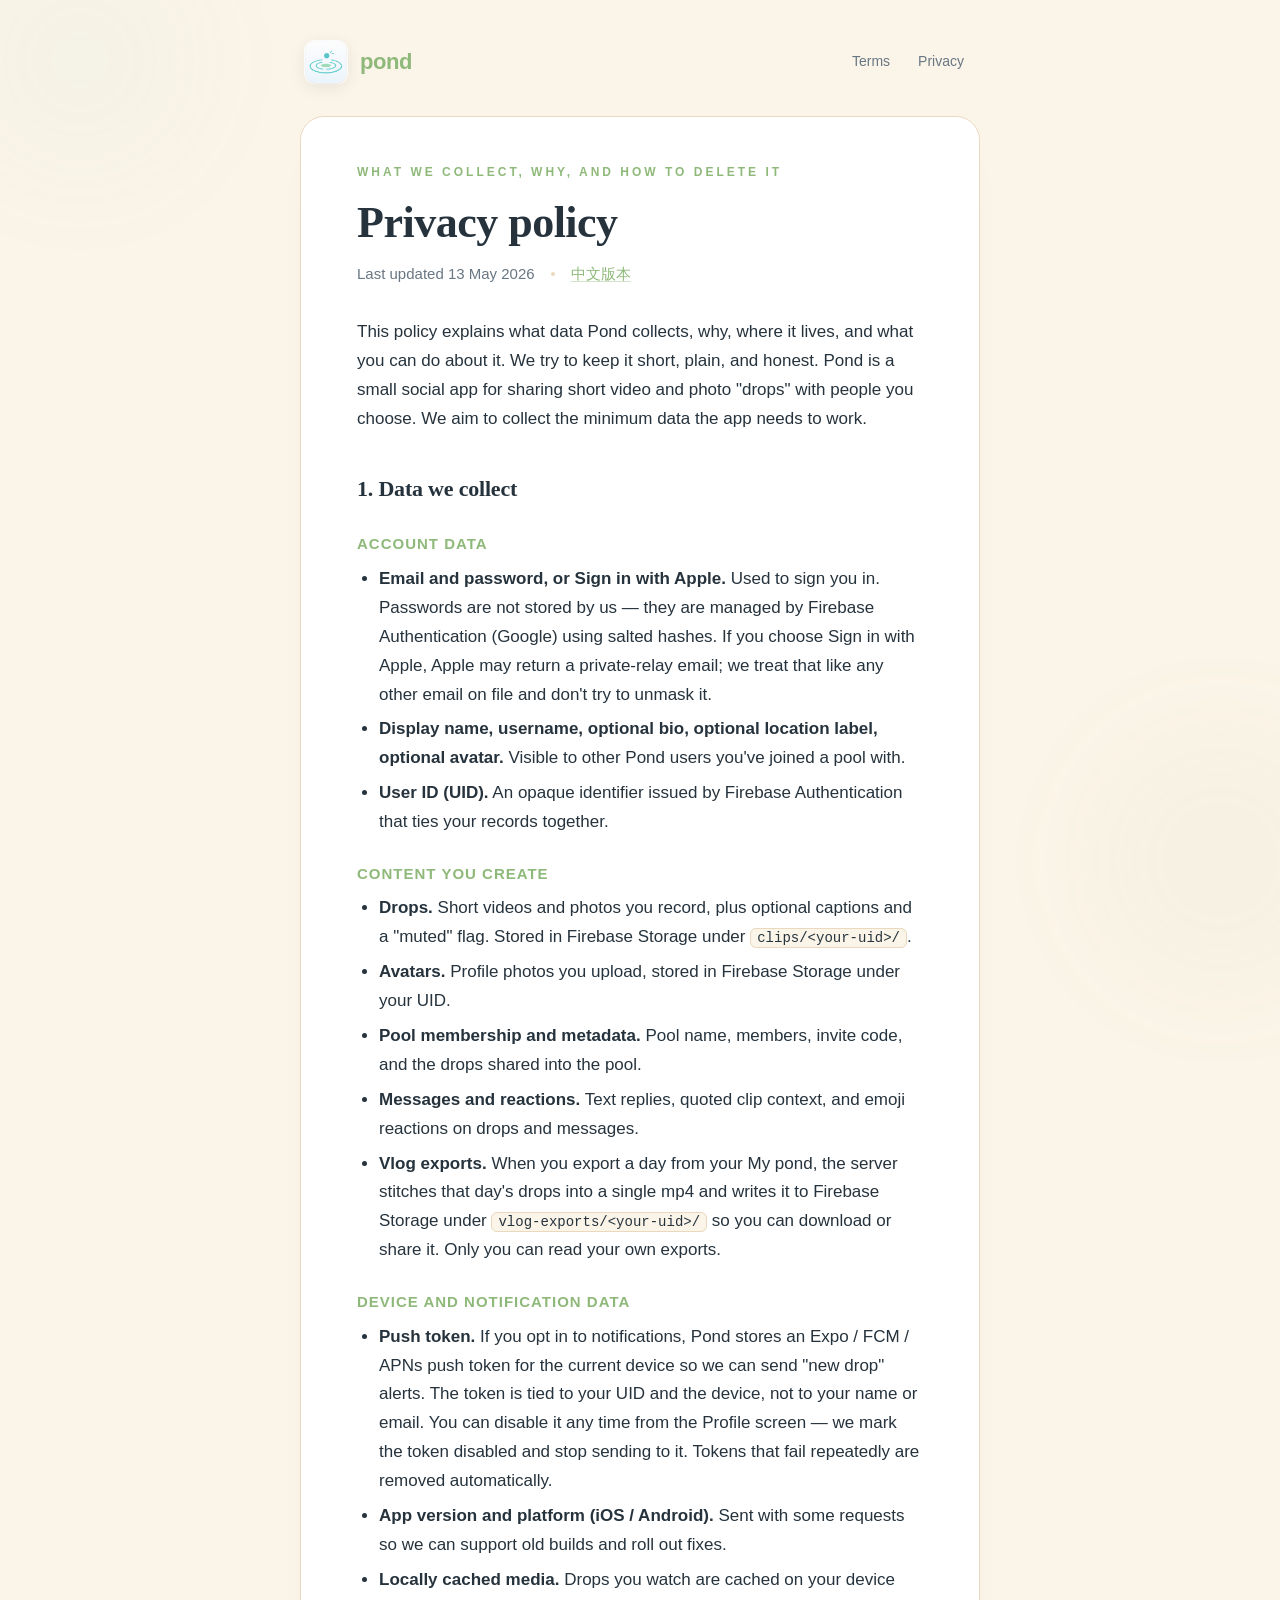
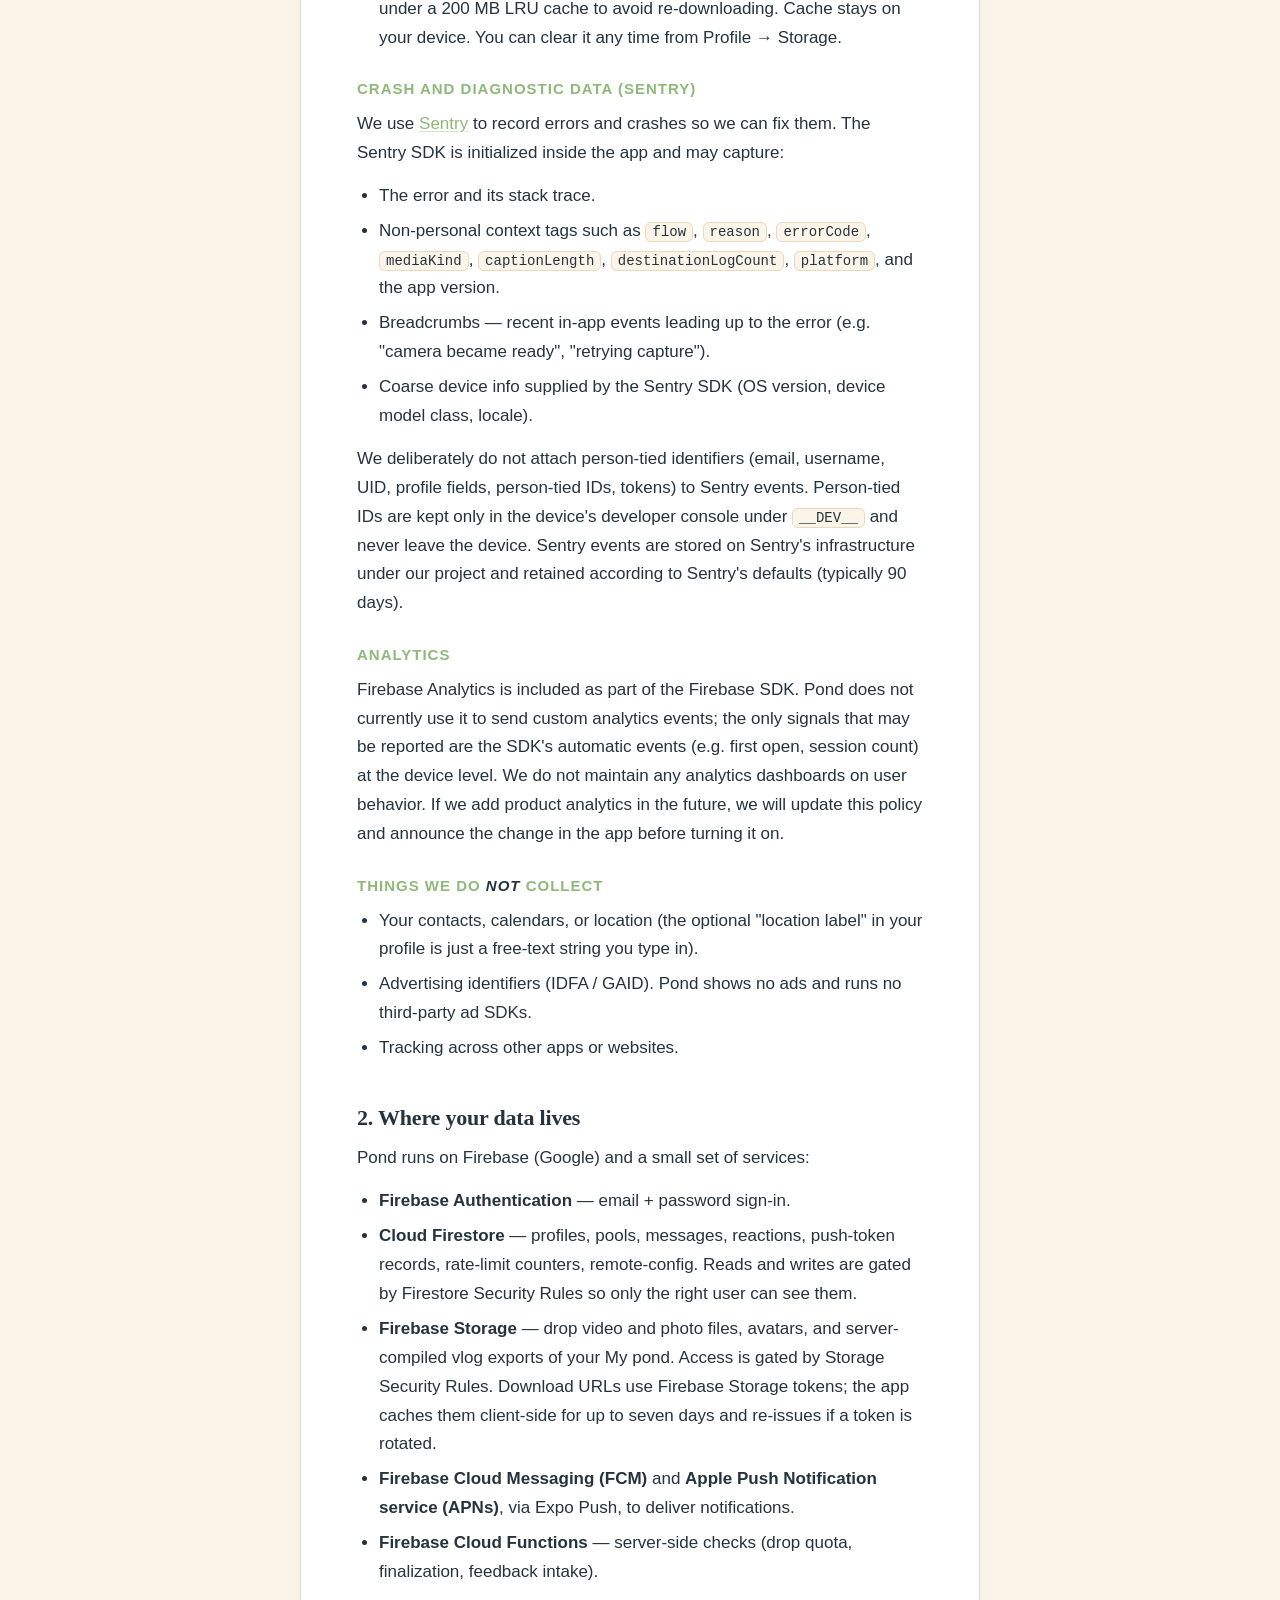
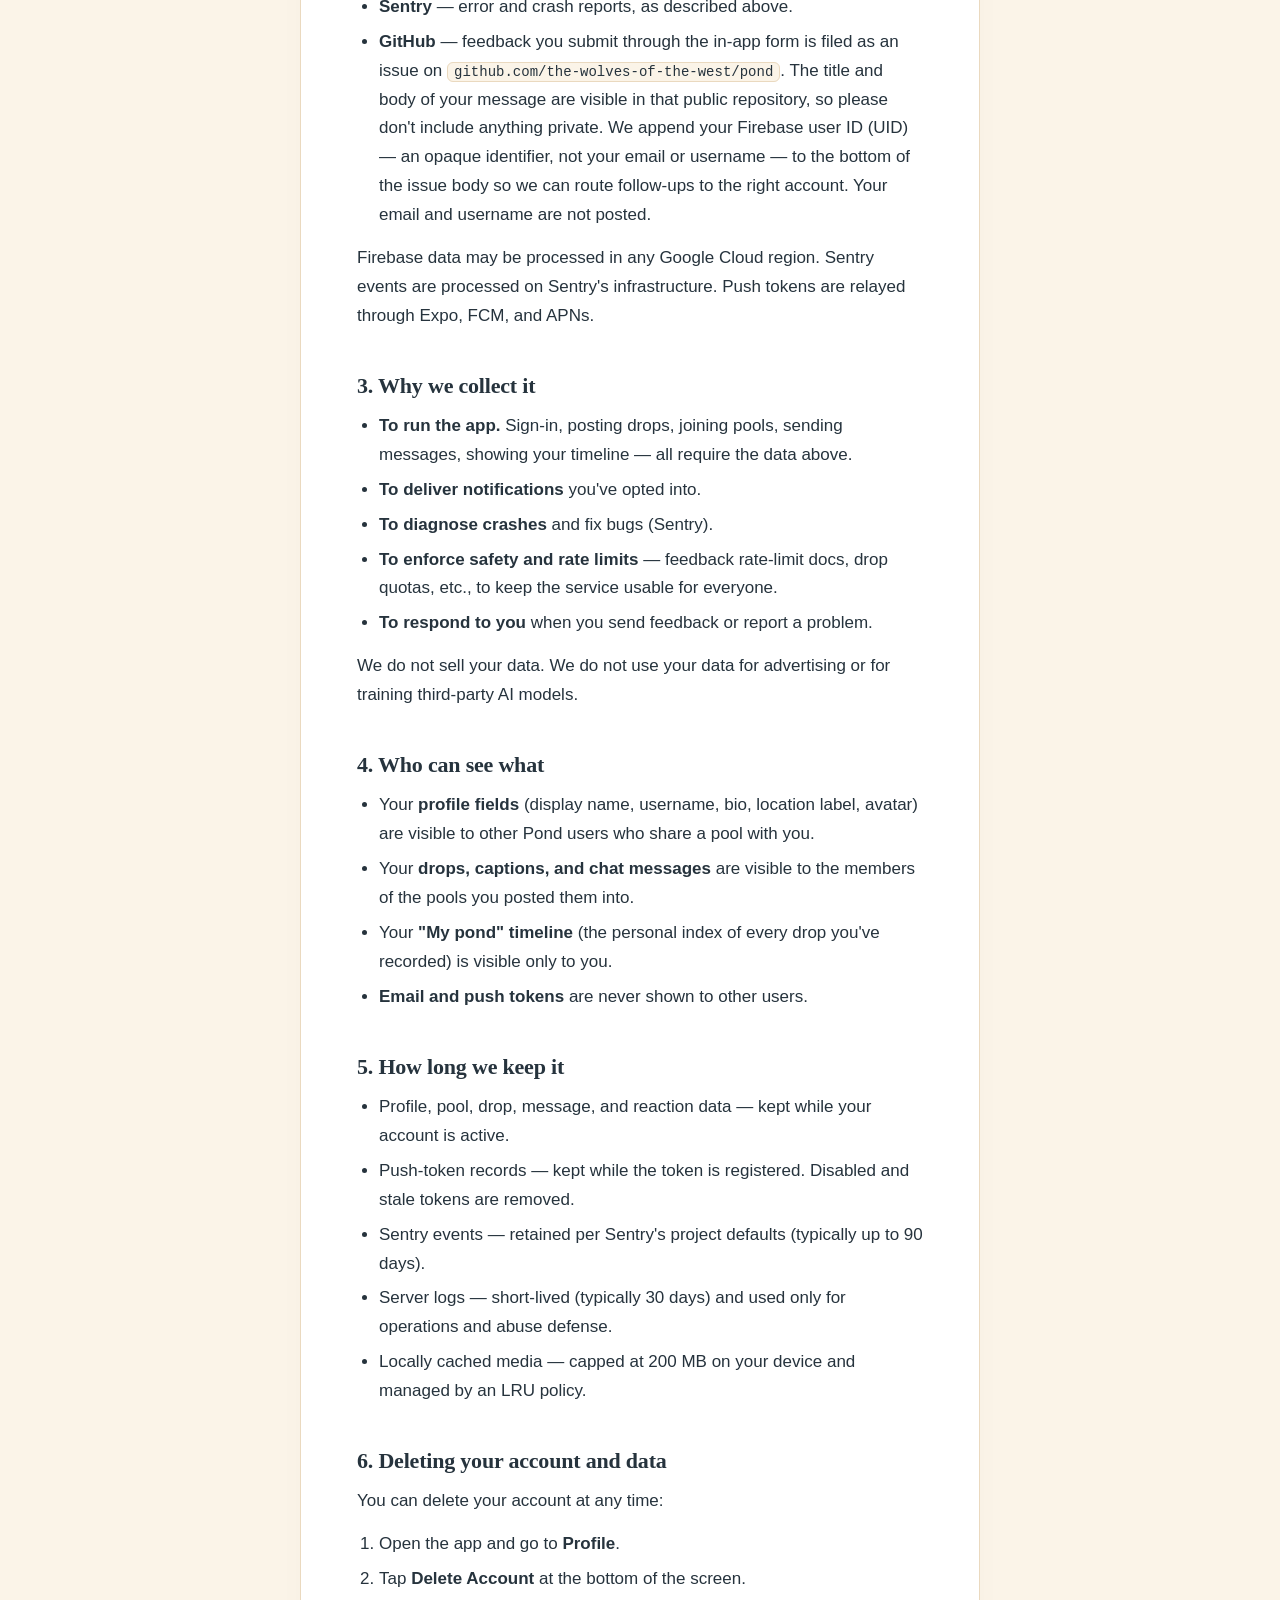
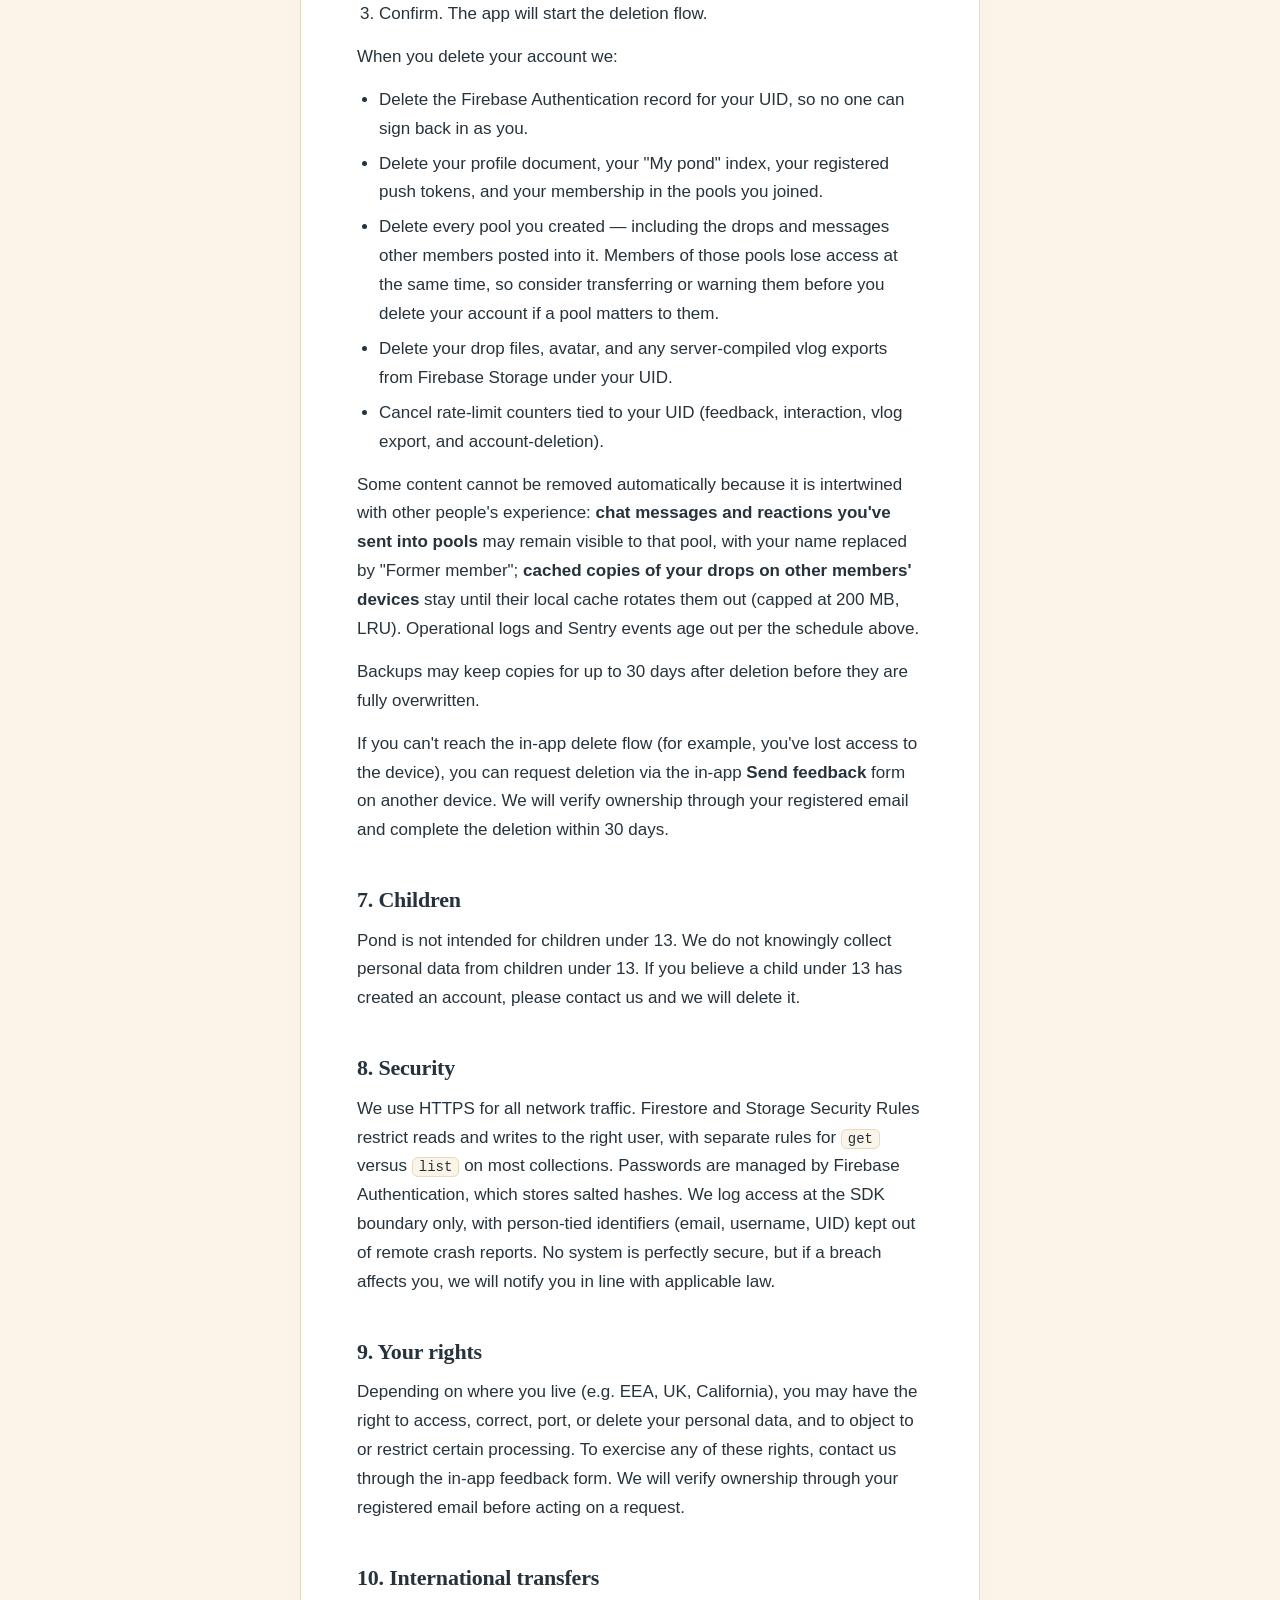
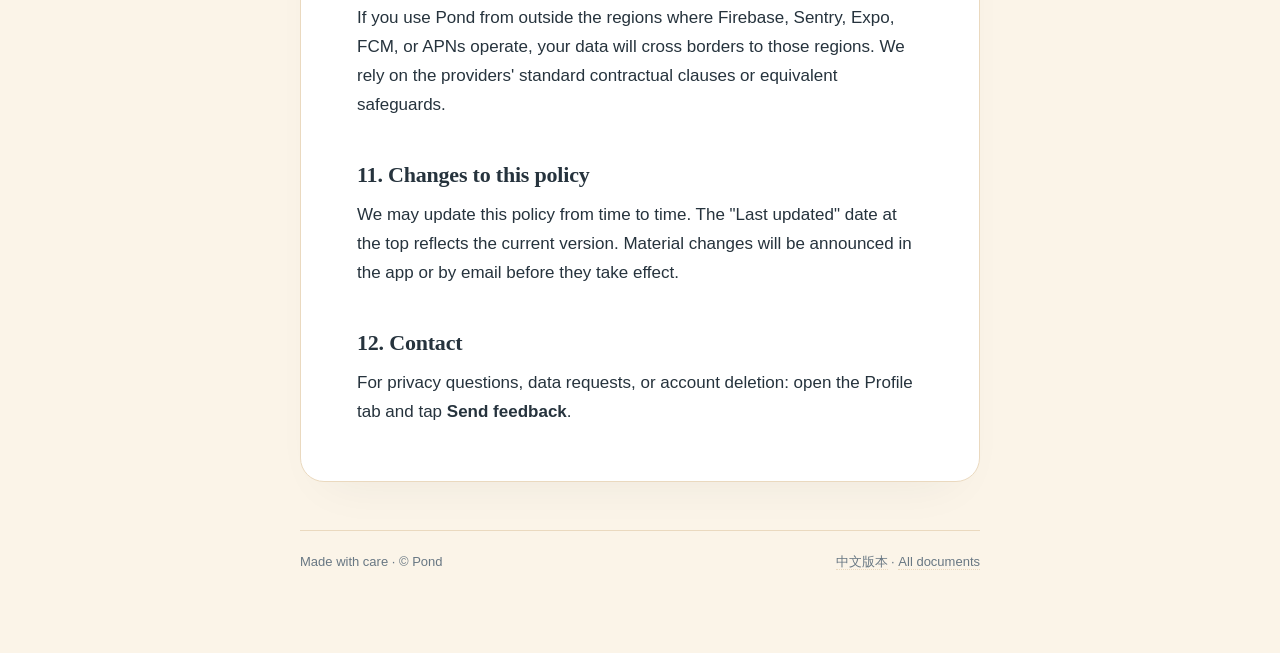
==== docs/privacy.html @ 992ba212 "init" ====
<!doctype html>
<html lang="en">
  <head>
    <meta charset="utf-8" />
    <meta name="viewport" content="width=device-width, initial-scale=1" />
    <title>Privacy policy · Pond</title>
    <meta
      name="description"
      content="What Pond collects, why, where it lives, and how to delete it."
    />
    <link rel="icon" type="image/png" href="./icon.png" />
    <link rel="apple-touch-icon" href="./icon.png" />
    <meta name="theme-color" content="#fbf4e8" />
    <link rel="stylesheet" href="./style.css" />
  </head>
  <body>
    <main>
      <header>
        <a class="brand" href="./" aria-label="Pond home">
          <img src="./icon.png" alt="" />
          <span class="wordmark">pond</span>
        </a>
        <nav>
          <a href="./terms.html">Terms</a>
          <a href="./privacy.html">Privacy</a>
        </nav>
      </header>

      <article>
      <p class="kicker">What we collect, why, and how to delete it</p>
      <h1>Privacy policy</h1>
      <p class="subtitle">
        <span>Last updated 13 May 2026</span>
        <span class="dot" aria-hidden="true"></span>
        <span class="lang-switch"><a href="./privacy.zh.html">中文版本</a></span>
      </p>

      <p>
        This policy explains what data Pond collects, why, where it lives, and
        what you can do about it. We try to keep it short, plain, and honest.
        Pond is a small social app for sharing short video and photo "drops"
        with people you choose. We aim to collect the minimum data the app
        needs to work.
      </p>

      <h2>1. Data we collect</h2>

      <h3>Account data</h3>
      <ul>
        <li>
          <strong>Email and password, or Sign in with Apple.</strong> Used to
          sign you in. Passwords are not stored by us — they are managed by
          Firebase Authentication (Google) using salted hashes. If you choose
          Sign in with Apple, Apple may return a private-relay email; we treat
          that like any other email on file and don't try to unmask it.
        </li>
        <li>
          <strong>Display name, username, optional bio, optional location
          label, optional avatar.</strong> Visible to other Pond users you've
          joined a pool with.
        </li>
        <li>
          <strong>User ID (UID).</strong> An opaque identifier issued by
          Firebase Authentication that ties your records together.
        </li>
      </ul>

      <h3>Content you create</h3>
      <ul>
        <li>
          <strong>Drops.</strong> Short videos and photos you record, plus
          optional captions and a "muted" flag. Stored in Firebase Storage
          under <code>clips/&lt;your-uid&gt;/</code>.
        </li>
        <li>
          <strong>Avatars.</strong> Profile photos you upload, stored in
          Firebase Storage under your UID.
        </li>
        <li>
          <strong>Pool membership and metadata.</strong> Pool name, members,
          invite code, and the drops shared into the pool.
        </li>
        <li>
          <strong>Messages and reactions.</strong> Text replies, quoted clip
          context, and emoji reactions on drops and messages.
        </li>
        <li>
          <strong>Vlog exports.</strong> When you export a day from your
          My pond, the server stitches that day's drops into a single mp4
          and writes it to Firebase Storage under
          <code>vlog-exports/&lt;your-uid&gt;/</code> so you can download or
          share it. Only you can read your own exports.
        </li>
      </ul>

      <h3>Device and notification data</h3>
      <ul>
        <li>
          <strong>Push token.</strong> If you opt in to notifications, Pond
          stores an Expo / FCM / APNs push token for the current device so we
          can send "new drop" alerts. The token is tied to your UID and the
          device, not to your name or email. You can disable it any time from
          the Profile screen — we mark the token disabled and stop sending to
          it. Tokens that fail repeatedly are removed automatically.
        </li>
        <li>
          <strong>App version and platform (iOS / Android).</strong> Sent with
          some requests so we can support old builds and roll out fixes.
        </li>
        <li>
          <strong>Locally cached media.</strong> Drops you watch are cached on
          your device under a 200 MB LRU cache to avoid re-downloading. Cache
          stays on your device. You can clear it any time from
          Profile → Storage.
        </li>
      </ul>

      <h3>Crash and diagnostic data (Sentry)</h3>
      <p>
        We use <a href="https://sentry.io">Sentry</a> to record errors and
        crashes so we can fix them. The Sentry SDK is initialized inside the
        app and may capture:
      </p>
      <ul>
        <li>The error and its stack trace.</li>
        <li>
          Non-personal context tags such as
          <code>flow</code>, <code>reason</code>, <code>errorCode</code>,
          <code>mediaKind</code>, <code>captionLength</code>,
          <code>destinationLogCount</code>, <code>platform</code>,
          and the app version.
        </li>
        <li>
          Breadcrumbs — recent in-app events leading up to the error
          (e.g. "camera became ready", "retrying capture").
        </li>
        <li>
          Coarse device info supplied by the Sentry SDK (OS version, device
          model class, locale).
        </li>
      </ul>
      <p>
        We deliberately do not attach person-tied identifiers (email,
        username, UID, profile fields, person-tied IDs, tokens) to Sentry
        events. Person-tied IDs are kept only in the device's developer
        console under <code>__DEV__</code> and never leave the device. Sentry
        events are stored on Sentry's infrastructure under our project and
        retained according to Sentry's defaults (typically 90 days).
      </p>

      <h3>Analytics</h3>
      <p>
        Firebase Analytics is included as part of the Firebase SDK. Pond does
        not currently use it to send custom analytics events; the only signals
        that may be reported are the SDK's automatic events (e.g. first open,
        session count) at the device level. We do not maintain any analytics
        dashboards on user behavior. If we add product analytics in the
        future, we will update this policy and announce the change in the app
        before turning it on.
      </p>

      <h3>Things we do <em>not</em> collect</h3>
      <ul>
        <li>
          Your contacts, calendars, or location (the optional "location label"
          in your profile is just a free-text string you type in).
        </li>
        <li>
          Advertising identifiers (IDFA / GAID). Pond shows no ads and runs no
          third-party ad SDKs.
        </li>
        <li>Tracking across other apps or websites.</li>
      </ul>

      <h2>2. Where your data lives</h2>
      <p>Pond runs on Firebase (Google) and a small set of services:</p>
      <ul>
        <li>
          <strong>Firebase Authentication</strong> — email + password sign-in.
        </li>
        <li>
          <strong>Cloud Firestore</strong> — profiles, pools, messages,
          reactions, push-token records, rate-limit counters, remote-config.
          Reads and writes are gated by Firestore Security Rules so only the
          right user can see them.
        </li>
        <li>
          <strong>Firebase Storage</strong> — drop video and photo files,
          avatars, and server-compiled vlog exports of your My pond. Access
          is gated by Storage Security Rules. Download URLs use Firebase
          Storage tokens; the app caches them client-side for up to seven
          days and re-issues if a token is rotated.
        </li>
        <li>
          <strong>Firebase Cloud Messaging (FCM)</strong> and
          <strong>Apple Push Notification service (APNs)</strong>, via Expo
          Push, to deliver notifications.
        </li>
        <li>
          <strong>Firebase Cloud Functions</strong> — server-side checks
          (drop quota, finalization, feedback intake).
        </li>
        <li>
          <strong>Sentry</strong> — error and crash reports, as described
          above.
        </li>
        <li>
          <strong>GitHub</strong> — feedback you submit through the in-app
          form is filed as an issue on
          <code>github.com/the-wolves-of-the-west/pond</code>. The title and
          body of your message are visible in that public repository, so
          please don't include anything private. We append your Firebase
          user ID (UID) — an opaque identifier, not your email or username —
          to the bottom of the issue body so we can route follow-ups to the
          right account. Your email and username are not posted.
        </li>
      </ul>
      <p>
        Firebase data may be processed in any Google Cloud region. Sentry
        events are processed on Sentry's infrastructure. Push tokens are
        relayed through Expo, FCM, and APNs.
      </p>

      <h2>3. Why we collect it</h2>
      <ul>
        <li>
          <strong>To run the app.</strong> Sign-in, posting drops, joining
          pools, sending messages, showing your timeline — all require the
          data above.
        </li>
        <li>
          <strong>To deliver notifications</strong> you've opted into.
        </li>
        <li>
          <strong>To diagnose crashes</strong> and fix bugs (Sentry).
        </li>
        <li>
          <strong>To enforce safety and rate limits</strong> — feedback
          rate-limit docs, drop quotas, etc., to keep the service usable for
          everyone.
        </li>
        <li>
          <strong>To respond to you</strong> when you send feedback or report
          a problem.
        </li>
      </ul>
      <p>
        We do not sell your data. We do not use your data for advertising or
        for training third-party AI models.
      </p>

      <h2>4. Who can see what</h2>
      <ul>
        <li>
          Your <strong>profile fields</strong> (display name, username, bio,
          location label, avatar) are visible to other Pond users who share a
          pool with you.
        </li>
        <li>
          Your <strong>drops, captions, and chat messages</strong> are visible
          to the members of the pools you posted them into.
        </li>
        <li>
          Your <strong>"My pond" timeline</strong> (the personal index of
          every drop you've recorded) is visible only to you.
        </li>
        <li>
          <strong>Email and push tokens</strong> are never shown to other
          users.
        </li>
      </ul>

      <h2>5. How long we keep it</h2>
      <ul>
        <li>
          Profile, pool, drop, message, and reaction data — kept while your
          account is active.
        </li>
        <li>
          Push-token records — kept while the token is registered. Disabled
          and stale tokens are removed.
        </li>
        <li>
          Sentry events — retained per Sentry's project defaults (typically up
          to 90 days).
        </li>
        <li>
          Server logs — short-lived (typically 30 days) and used only for
          operations and abuse defense.
        </li>
        <li>
          Locally cached media — capped at 200 MB on your device and managed
          by an LRU policy.
        </li>
      </ul>

      <h2 id="account-deletion">6. Deleting your account and data</h2>
      <p>You can delete your account at any time:</p>
      <ol>
        <li>
          Open the app and go to <strong>Profile</strong>.
        </li>
        <li>
          Tap <strong>Delete Account</strong> at the bottom of the screen.
        </li>
        <li>
          Confirm. The app will start the deletion flow.
        </li>
      </ol>
      <p>When you delete your account we:</p>
      <ul>
        <li>
          Delete the Firebase Authentication record for your UID, so no one
          can sign back in as you.
        </li>
        <li>
          Delete your profile document, your "My pond" index, your registered
          push tokens, and your membership in the pools you joined.
        </li>
        <li>
          Delete every pool you created — including the drops and messages
          other members posted into it. Members of those pools lose access
          at the same time, so consider transferring or warning them before
          you delete your account if a pool matters to them.
        </li>
        <li>
          Delete your drop files, avatar, and any server-compiled vlog
          exports from Firebase Storage under your UID.
        </li>
        <li>
          Cancel rate-limit counters tied to your UID (feedback, interaction,
          vlog export, and account-deletion).
        </li>
      </ul>
      <p>
        Some content cannot be removed automatically because it is intertwined
        with other people's experience: <strong>chat messages and reactions
        you've sent into pools</strong> may remain visible to that pool, with
        your name replaced by "Former member"; <strong>cached copies of your
        drops on other members' devices</strong> stay until their local cache
        rotates them out (capped at 200 MB, LRU). Operational logs and
        Sentry events age out per the schedule above.
      </p>
      <p>
        Backups may keep copies for up to 30 days after deletion before they
        are fully overwritten.
      </p>
      <p>
        If you can't reach the in-app delete flow (for example, you've lost
        access to the device), you can request deletion via the in-app
        <strong>Send feedback</strong> form on another device. We will verify
        ownership through your registered email and complete the deletion
        within 30 days.
      </p>

      <h2>7. Children</h2>
      <p>
        Pond is not intended for children under 13. We do not knowingly
        collect personal data from children under 13. If you believe a child
        under 13 has created an account, please contact us and we will
        delete it.
      </p>

      <h2>8. Security</h2>
      <p>
        We use HTTPS for all network traffic. Firestore and Storage Security
        Rules restrict reads and writes to the right user, with separate
        rules for <code>get</code> versus <code>list</code> on most
        collections. Passwords are managed by Firebase Authentication, which
        stores salted hashes. We log access at the SDK boundary only, with
        person-tied identifiers (email, username, UID) kept out of remote
        crash reports. No system is perfectly secure, but if a breach affects
        you, we will notify you in line with applicable law.
      </p>

      <h2>9. Your rights</h2>
      <p>
        Depending on where you live (e.g. EEA, UK, California), you may have
        the right to access, correct, port, or delete your personal data, and
        to object to or restrict certain processing. To exercise any of these
        rights, contact us through the in-app feedback form. We will verify
        ownership through your registered email
        before acting on a request.
      </p>

      <h2>10. International transfers</h2>
      <p>
        If you use Pond from outside the regions where Firebase, Sentry,
        Expo, FCM, or APNs operate, your data will cross borders to those
        regions. We rely on the providers' standard contractual clauses or
        equivalent safeguards.
      </p>

      <h2>11. Changes to this policy</h2>
      <p>
        We may update this policy from time to time. The "Last updated" date
        at the top reflects the current version. Material changes will be
        announced in the app or by email before they take effect.
      </p>

      <h2>12. Contact</h2>
      <p>
        For privacy questions, data requests, or account deletion: open the
        Profile tab and tap <strong>Send feedback</strong>.
      </p>

      </article>

      <footer>
        <span>Made with care · © Pond</span>
        <span class="lang-switch"
          ><a href="./privacy.zh.html">中文版本</a> · <a href="./">All documents</a></span
        >
      </footer>
    </main>
  </body>
</html>
---- docs/style.css ----
/* Pond legal pages — warm, on-brand styling.
   Brand tokens mirror constants/theme.ts (lightPalette) plus the splash
   cream from app.json. Serif headings + cream background to feel less
   "lawyer page" and more "letter from a friend". No external fonts so
   the privacy page itself stays request-light. */

:root {
  /* Warm cream paper — derived from the splash background (#F2E7D6) but
     softened so long reading bodies stay easy on the eyes. */
  --cream: #fbf4e8;
  --cream-deep: #f2e7d6;
  --cream-line: #ead9bf;
  /* Brand colors copied from constants/theme.ts. */
  --teal: #8fb97a;
  --coral: #7fd6d1;
  --ink: #26333d;
  --slate: #687783;
  --cloud: #ffffff;
  --shadow: rgba(38, 51, 61, 0.08);

  --serif: "Newsreader", "Source Serif Pro", "Charter", "Iowan Old Style",
    "Palatino Linotype", "URW Palladio L", P052, "Hiragino Mincho ProN",
    "Songti SC", serif;
  --sans: -apple-system, BlinkMacSystemFont, "Avenir Next", "Helvetica Neue",
    Helvetica, "PingFang SC", "Hiragino Sans GB", "Microsoft YaHei", sans-serif;
}

@media (prefers-color-scheme: dark) {
  :root {
    --cream: #14181d;
    --cream-deep: #0e141a;
    --cream-line: #2a3340;
    --ink: #ece2cd;
    --slate: #a89a82;
    --cloud: #1a2128;
    --shadow: rgba(0, 0, 0, 0.35);
  }
}

/* Chinese-language pages get a warmer, rounder type stack — Yuanti
   (rounded gothic) for body, Hannotate (handwritten kaiti) for
   headings — so the docs read more like a friendly note than a
   government form. Latin glyphs still come from the system Latin
   fonts at the front of the stack via per-glyph fallback; the cute
   CJK faces only kick in for Chinese codepoints. */
html[lang="zh"] {
  --serif: "Newsreader", "Source Serif Pro", "Charter", "Iowan Old Style",
    "Palatino Linotype", "URW Palladio L", P052,
    "Hannotate SC", "Yuanti SC", "STYuanti",
    "Hiragino Maru Gothic ProN", "KaiTi", "STKaiti",
    "Hiragino Mincho ProN", "Songti SC", serif;
  --sans: -apple-system, BlinkMacSystemFont, "Avenir Next", "Helvetica Neue",
    Helvetica, "Yuanti SC", "STYuanti", "Hiragino Maru Gothic ProN",
    "PingFang SC", "DengXian", "Microsoft YaHei", "Hiragino Sans GB",
    sans-serif;
}

* {
  box-sizing: border-box;
}

html,
body {
  margin: 0;
  padding: 0;
  background: var(--cream);
  color: var(--ink);
  font-family: var(--sans);
  font-size: 17px;
  line-height: 1.7;
  -webkit-font-smoothing: antialiased;
  text-rendering: optimizeLegibility;
}

/* Soft brand wash — subtle ripples behind the page that hint at the
   icon without competing with the type. Pinned to the page so they
   stay decorative even when scrolling long documents. */
body::before,
body::after {
  content: "";
  position: fixed;
  z-index: 0;
  pointer-events: none;
  border-radius: 999px;
  filter: blur(48px);
  opacity: 0.5;
}

body::before {
  width: 480px;
  height: 480px;
  top: -180px;
  left: -160px;
  background: radial-gradient(closest-side, #7fd6d122, transparent 70%);
}

body::after {
  width: 520px;
  height: 520px;
  bottom: -220px;
  right: -200px;
  background: radial-gradient(closest-side, #8fb97a22, transparent 70%);
}

main {
  position: relative;
  z-index: 1;
  max-width: 720px;
  margin: 0 auto;
  padding: 32px 20px 80px;
}

/* ── Header ────────────────────────────────────────────────────────── */

header {
  display: flex;
  align-items: center;
  justify-content: space-between;
  gap: 16px;
  margin-bottom: 24px;
  padding: 8px 4px;
}

.brand {
  display: flex;
  align-items: center;
  gap: 12px;
  text-decoration: none;
  color: inherit;
}

.brand img {
  width: 44px;
  height: 44px;
  border-radius: 11px;
  box-shadow: 0 4px 16px var(--shadow);
}

.brand .wordmark {
  font-family: var(--sans);
  font-size: 22px;
  font-weight: 800;
  letter-spacing: -0.4px;
  color: var(--teal);
}

nav {
  display: flex;
  gap: 4px;
}

nav a {
  color: var(--slate);
  text-decoration: none;
  font-size: 14px;
  padding: 8px 12px;
  border-radius: 999px;
  transition: background 120ms ease, color 120ms ease;
}

nav a:hover {
  background: var(--cloud);
  color: var(--ink);
}

/* ── Document card ─────────────────────────────────────────────────── */

article {
  background: var(--cloud);
  border: 1px solid var(--cream-line);
  border-radius: 24px;
  padding: 40px clamp(20px, 5vw, 56px);
  box-shadow: 0 24px 48px -28px var(--shadow);
}

.kicker {
  display: inline-block;
  color: var(--teal);
  text-transform: uppercase;
  letter-spacing: 3px;
  font-size: 12px;
  font-weight: 700;
  margin: 0 0 16px;
}

h1 {
  font-family: var(--serif);
  font-weight: 600;
  font-size: clamp(34px, 5.4vw, 44px);
  line-height: 1.15;
  letter-spacing: -0.5px;
  margin: 0 0 12px;
  color: var(--ink);
}

.subtitle {
  color: var(--slate);
  font-size: 15px;
  margin: 0 0 32px;
  display: flex;
  flex-wrap: wrap;
  gap: 8px 16px;
  align-items: center;
}

.subtitle .dot {
  width: 4px;
  height: 4px;
  border-radius: 50%;
  background: var(--cream-line);
  display: inline-block;
}

h2 {
  font-family: var(--serif);
  font-weight: 600;
  font-size: 22px;
  letter-spacing: -0.2px;
  margin: 36px 0 8px;
  color: var(--ink);
}

h3 {
  font-family: var(--sans);
  font-weight: 700;
  font-size: 15px;
  text-transform: uppercase;
  letter-spacing: 1px;
  color: var(--teal);
  margin: 24px 0 4px;
}

p,
ul,
ol {
  margin: 8px 0 14px;
  color: var(--ink);
}

ul,
ol {
  padding-left: 22px;
}

li {
  margin-bottom: 6px;
}

a {
  color: var(--teal);
  text-decoration-color: rgba(143, 185, 122, 0.4);
  text-underline-offset: 2px;
}

a:hover {
  text-decoration-color: var(--teal);
}

strong {
  color: var(--ink);
  font-weight: 600;
}

em {
  font-style: italic;
  color: var(--ink);
}

code {
  background: var(--cream);
  border: 1px solid var(--cream-line);
  border-radius: 6px;
  padding: 1px 6px;
  font-size: 14px;
  font-family: ui-monospace, SFMono-Regular, "SF Mono", Menlo, Consolas, monospace;
}

/* ── Index hero ────────────────────────────────────────────────────── */

.hero {
  text-align: center;
  padding-top: 8px;
}

.hero img {
  width: 96px;
  height: 96px;
  border-radius: 22px;
  box-shadow: 0 12px 32px var(--shadow);
  margin-bottom: 20px;
}

.hero .wordmark {
  font-size: 32px;
  font-weight: 800;
  color: var(--teal);
  letter-spacing: -0.6px;
}

.hero h1 {
  margin-top: 8px;
}

.hero .tagline {
  color: var(--slate);
  max-width: 480px;
  margin: 4px auto 36px;
  font-size: 17px;
}

.doc-grid {
  display: grid;
  grid-template-columns: 1fr;
  gap: 14px;
  margin: 0 auto 24px;
  max-width: 520px;
  text-align: left;
}

.doc-card {
  display: flex;
  align-items: center;
  justify-content: space-between;
  gap: 16px;
  padding: 18px 22px;
  background: var(--cloud);
  border: 1px solid var(--cream-line);
  border-radius: 18px;
  text-decoration: none;
  color: inherit;
  transition: transform 120ms ease, box-shadow 120ms ease,
    border-color 120ms ease;
}

.doc-card:hover {
  transform: translateY(-1px);
  box-shadow: 0 14px 32px -16px var(--shadow);
  border-color: var(--teal);
}

.doc-card .label {
  font-family: var(--serif);
  font-size: 19px;
  font-weight: 600;
  color: var(--ink);
  margin-bottom: 2px;
}

.doc-card .meta {
  font-size: 13px;
  color: var(--slate);
}

.doc-card .arrow {
  color: var(--teal);
  font-size: 22px;
  line-height: 1;
}

.lang-block {
  margin-top: 32px;
  text-align: left;
}

.lang-heading {
  display: flex;
  align-items: center;
  gap: 10px;
  font-family: var(--sans);
  font-size: 13px;
  text-transform: uppercase;
  letter-spacing: 1.5px;
  color: var(--slate);
  margin: 0 0 12px;
}

.lang-heading::after {
  content: "";
  flex: 1;
  height: 1px;
  background: var(--cream-line);
}

/* ── Footer ────────────────────────────────────────────────────────── */

footer {
  margin-top: 48px;
  padding-top: 20px;
  border-top: 1px solid var(--cream-line);
  color: var(--slate);
  font-size: 13px;
  display: flex;
  justify-content: space-between;
  flex-wrap: wrap;
  gap: 12px;
}

footer .lang-switch a {
  color: var(--slate);
  text-decoration: none;
  border-bottom: 1px dotted var(--cream-line);
}

footer .lang-switch a:hover {
  color: var(--ink);
  border-bottom-color: var(--slate);
}

@media (max-width: 540px) {
  main {
    padding: 24px 16px 72px;
  }
  article {
    padding: 32px 22px;
    border-radius: 20px;
  }
  nav a {
    padding: 6px 10px;
  }
  .hero img {
    width: 84px;
    height: 84px;
  }
}
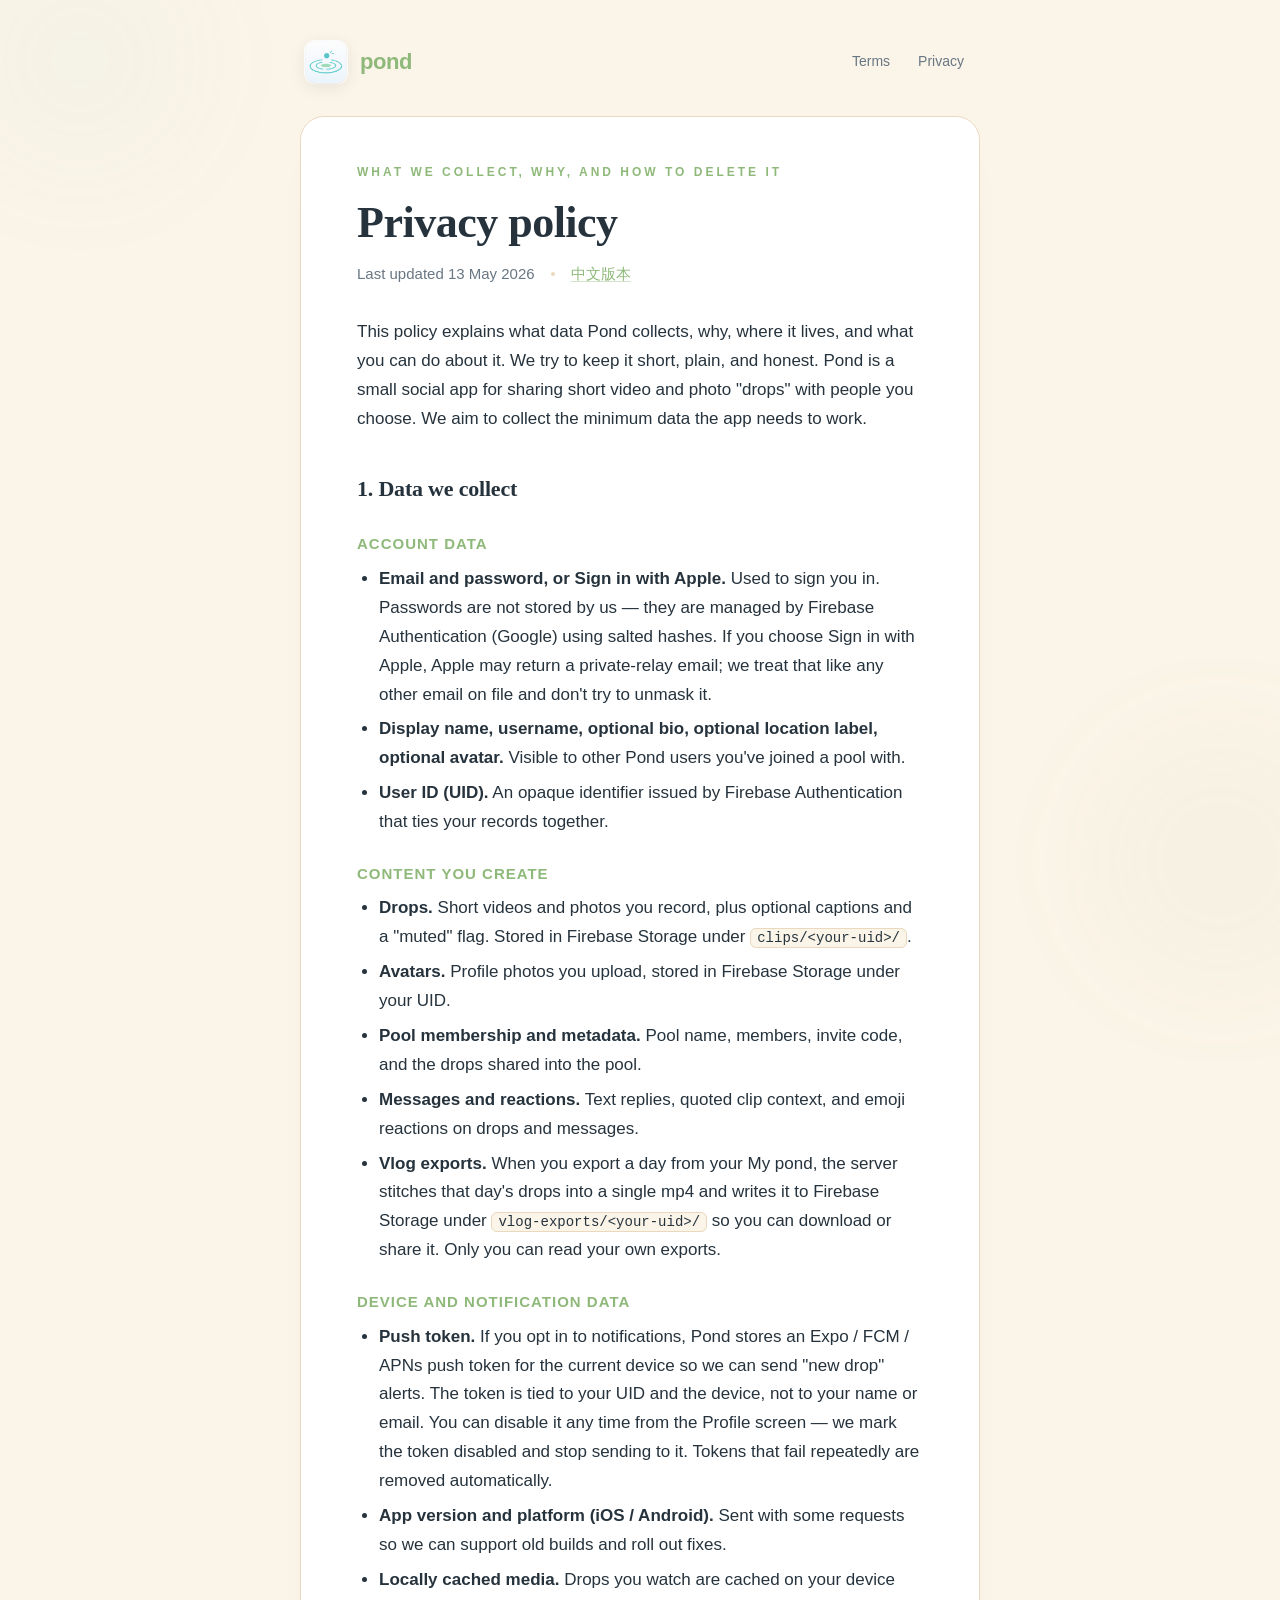
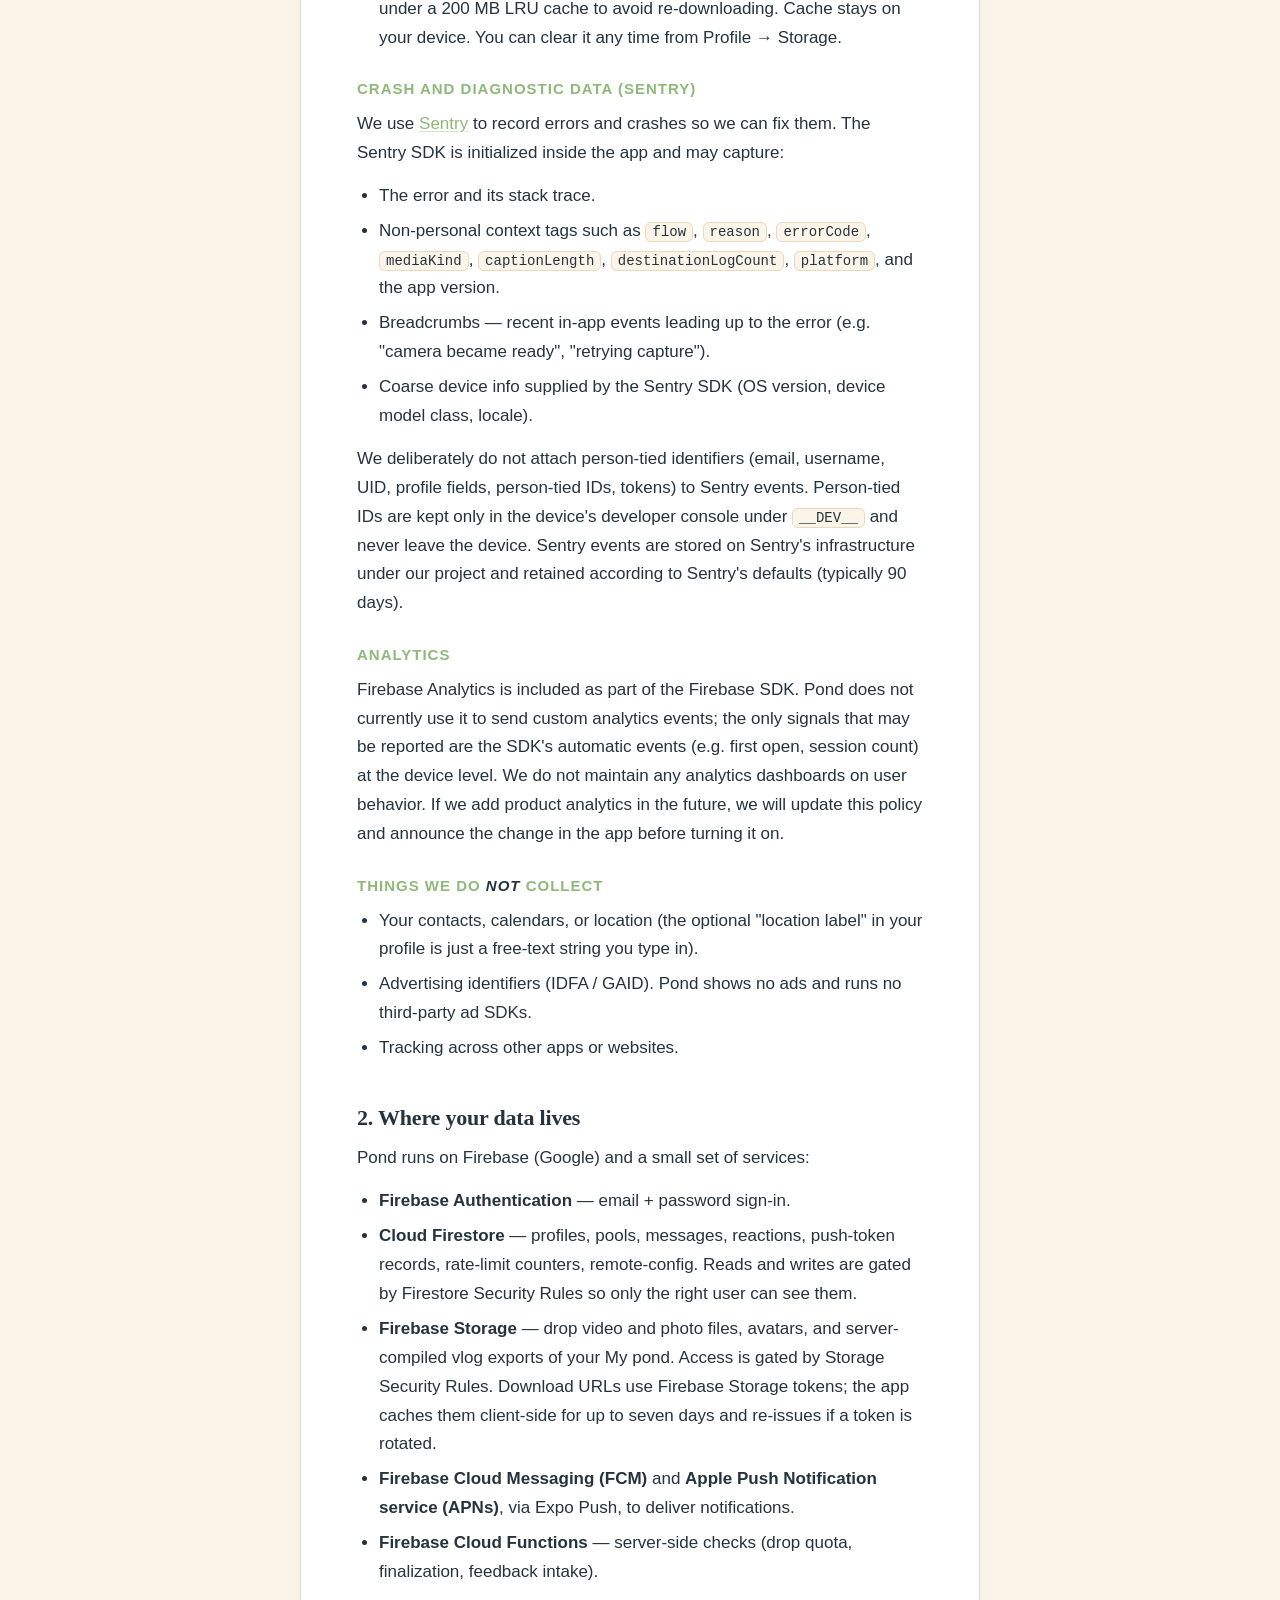
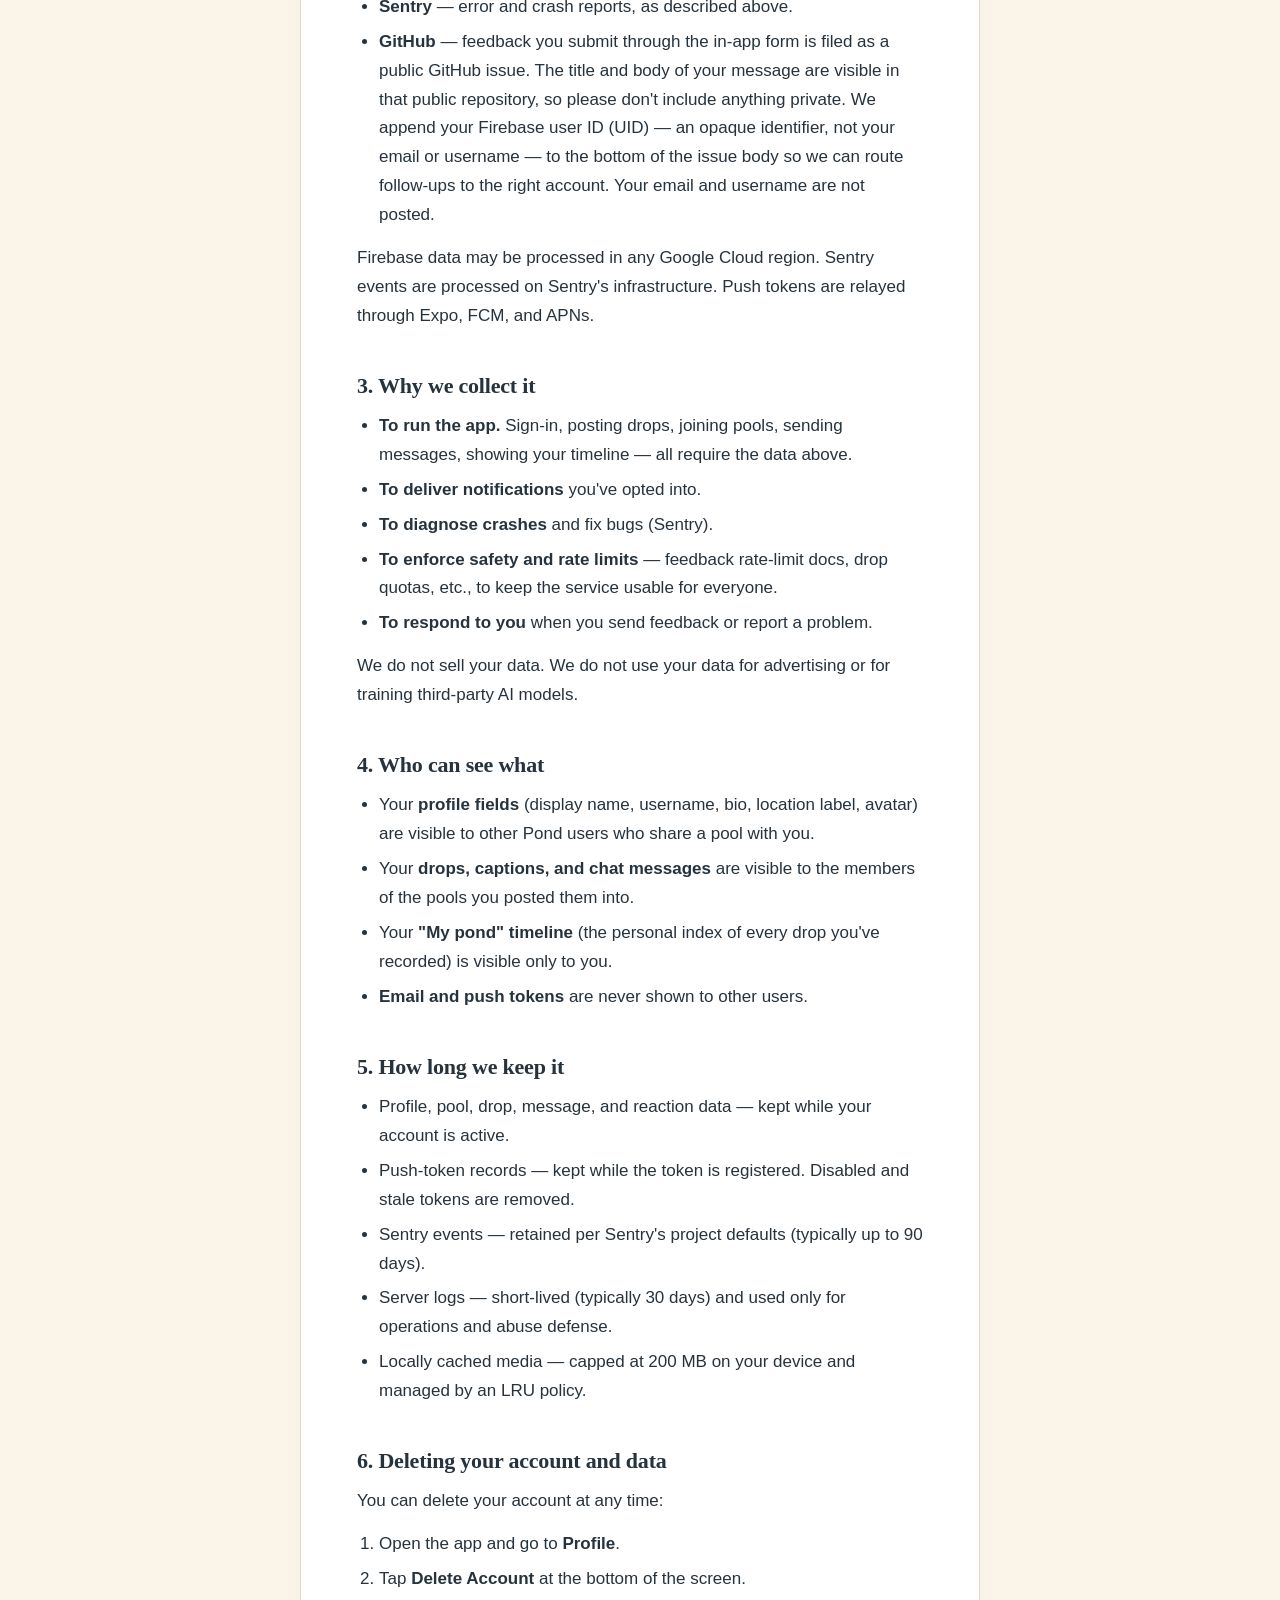
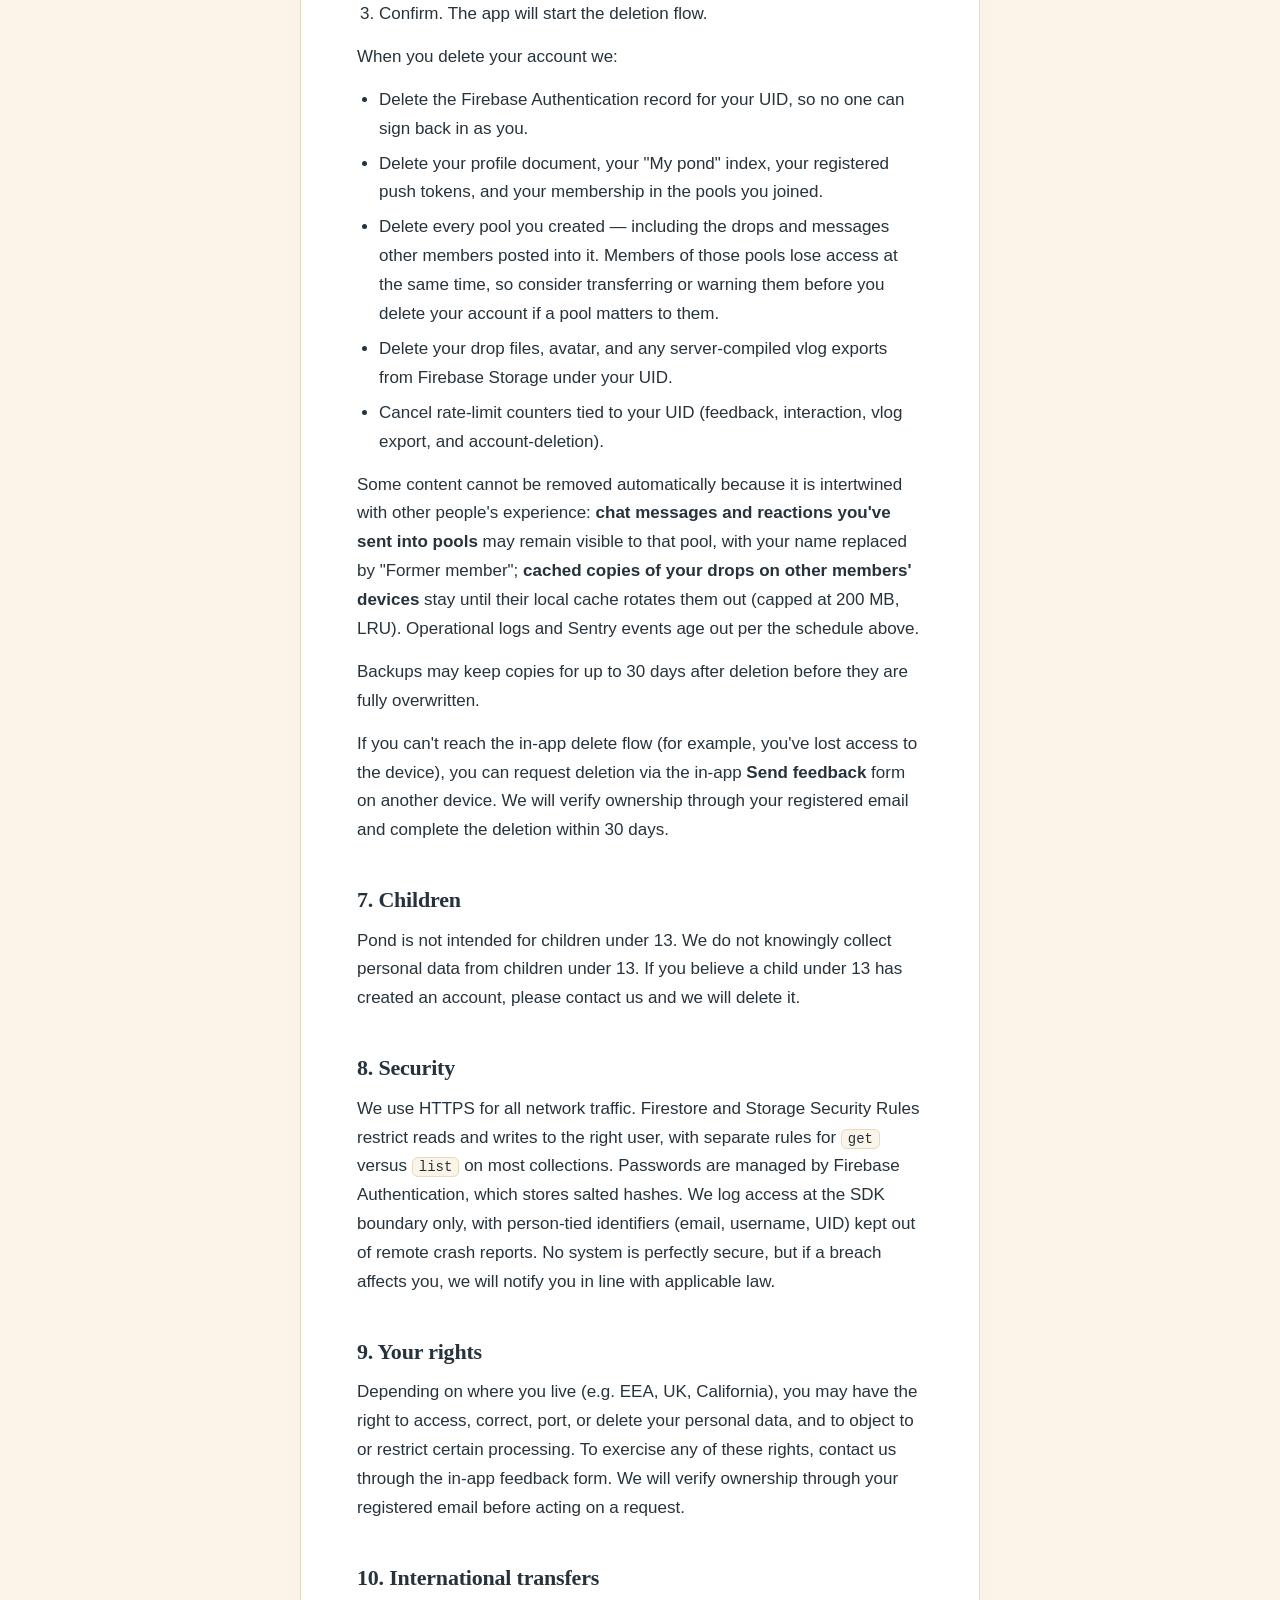
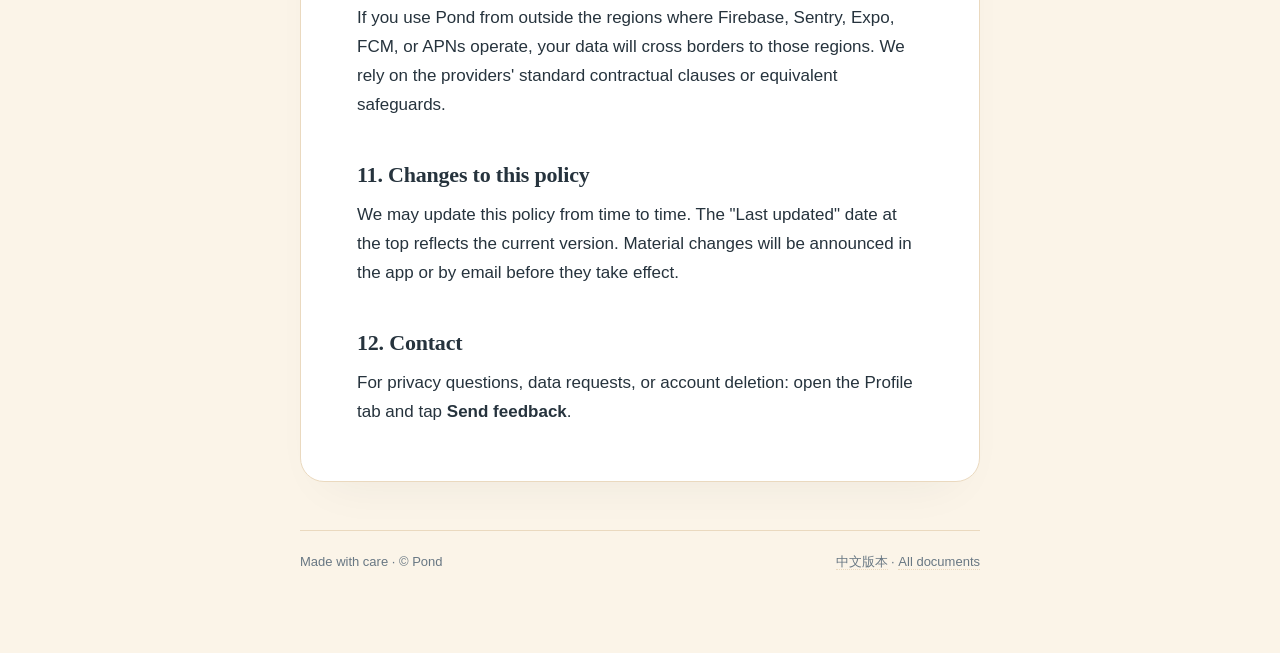
==== commit 9ae6ffb4: "update" ====
--- a/docs/privacy.html
+++ b/docs/privacy.html
@@ -206,8 +206,7 @@
         </li>
         <li>
           <strong>GitHub</strong> — feedback you submit through the in-app
-          form is filed as an issue on
-          <code>github.com/the-wolves-of-the-west/pond</code>. The title and
+          form is filed as a public GitHub issue. The title and
           body of your message are visible in that public repository, so
           please don't include anything private. We append your Firebase
           user ID (UID) — an opaque identifier, not your email or username —
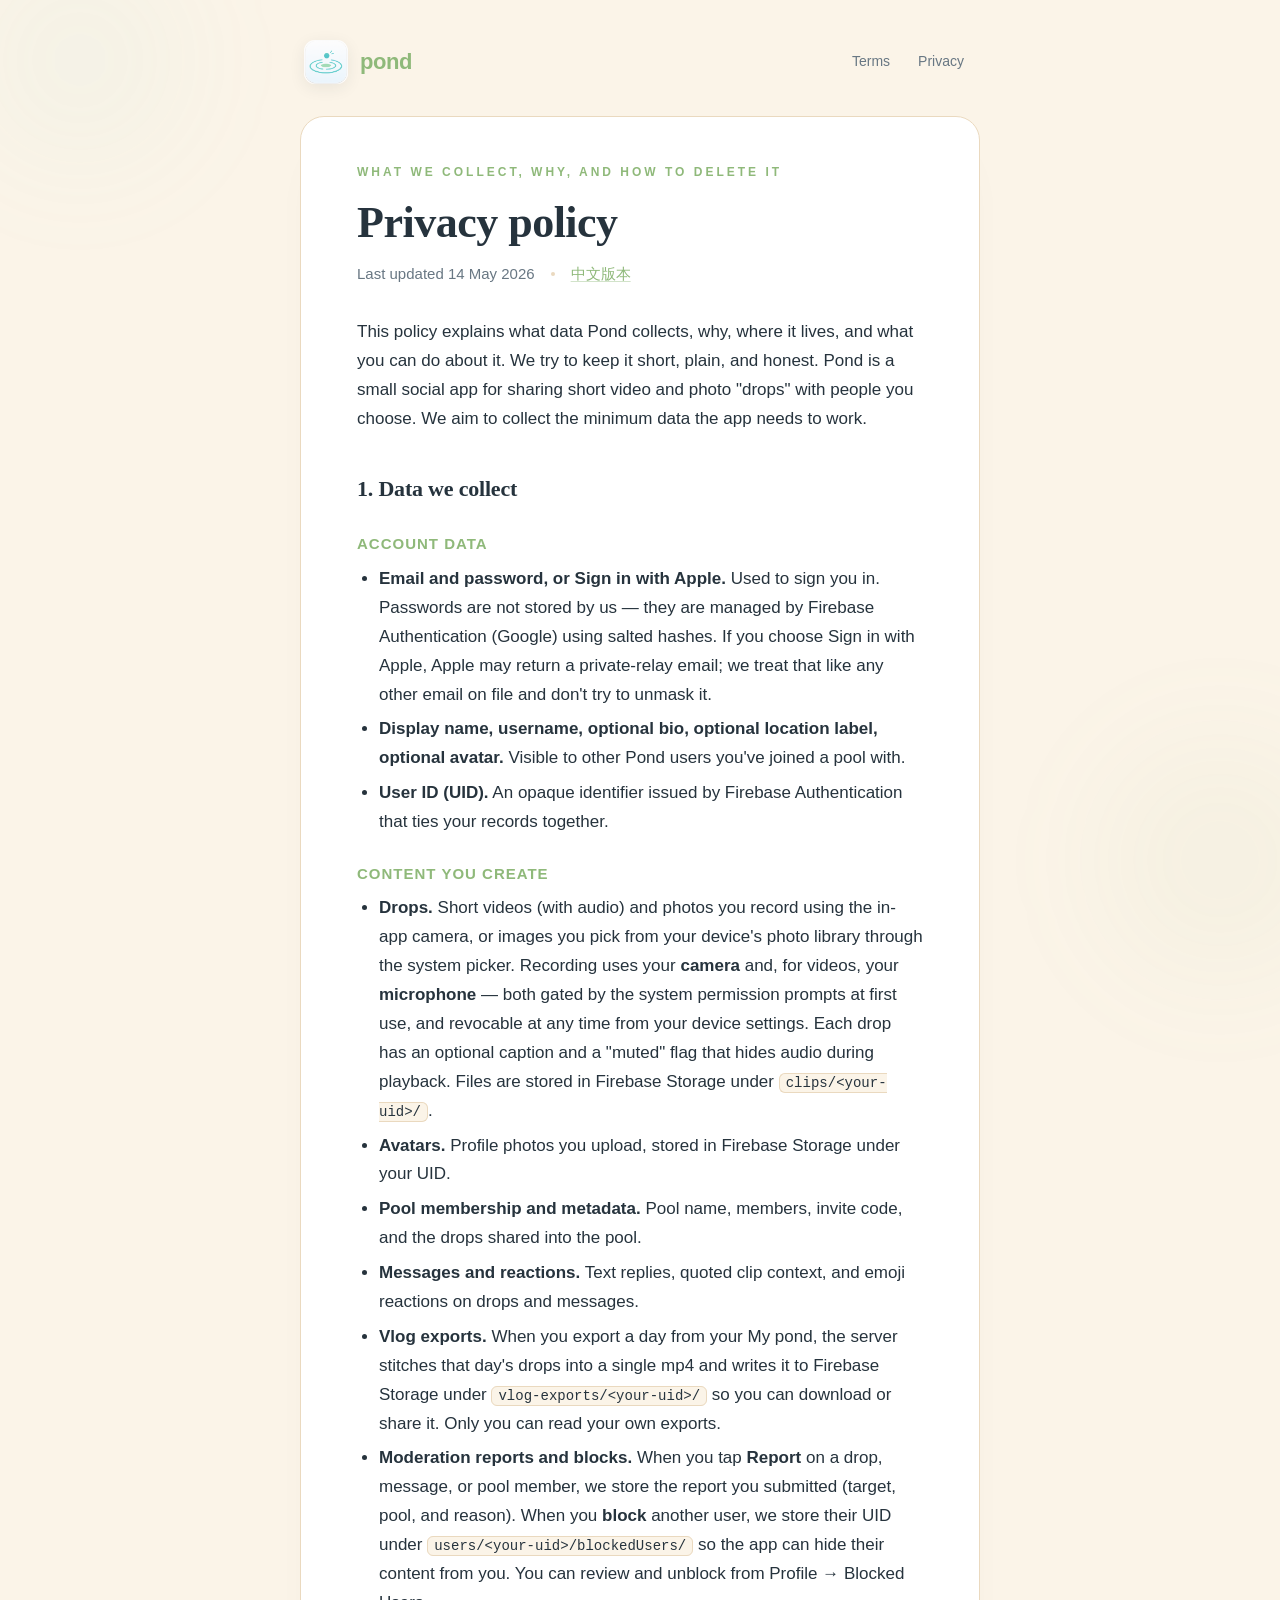
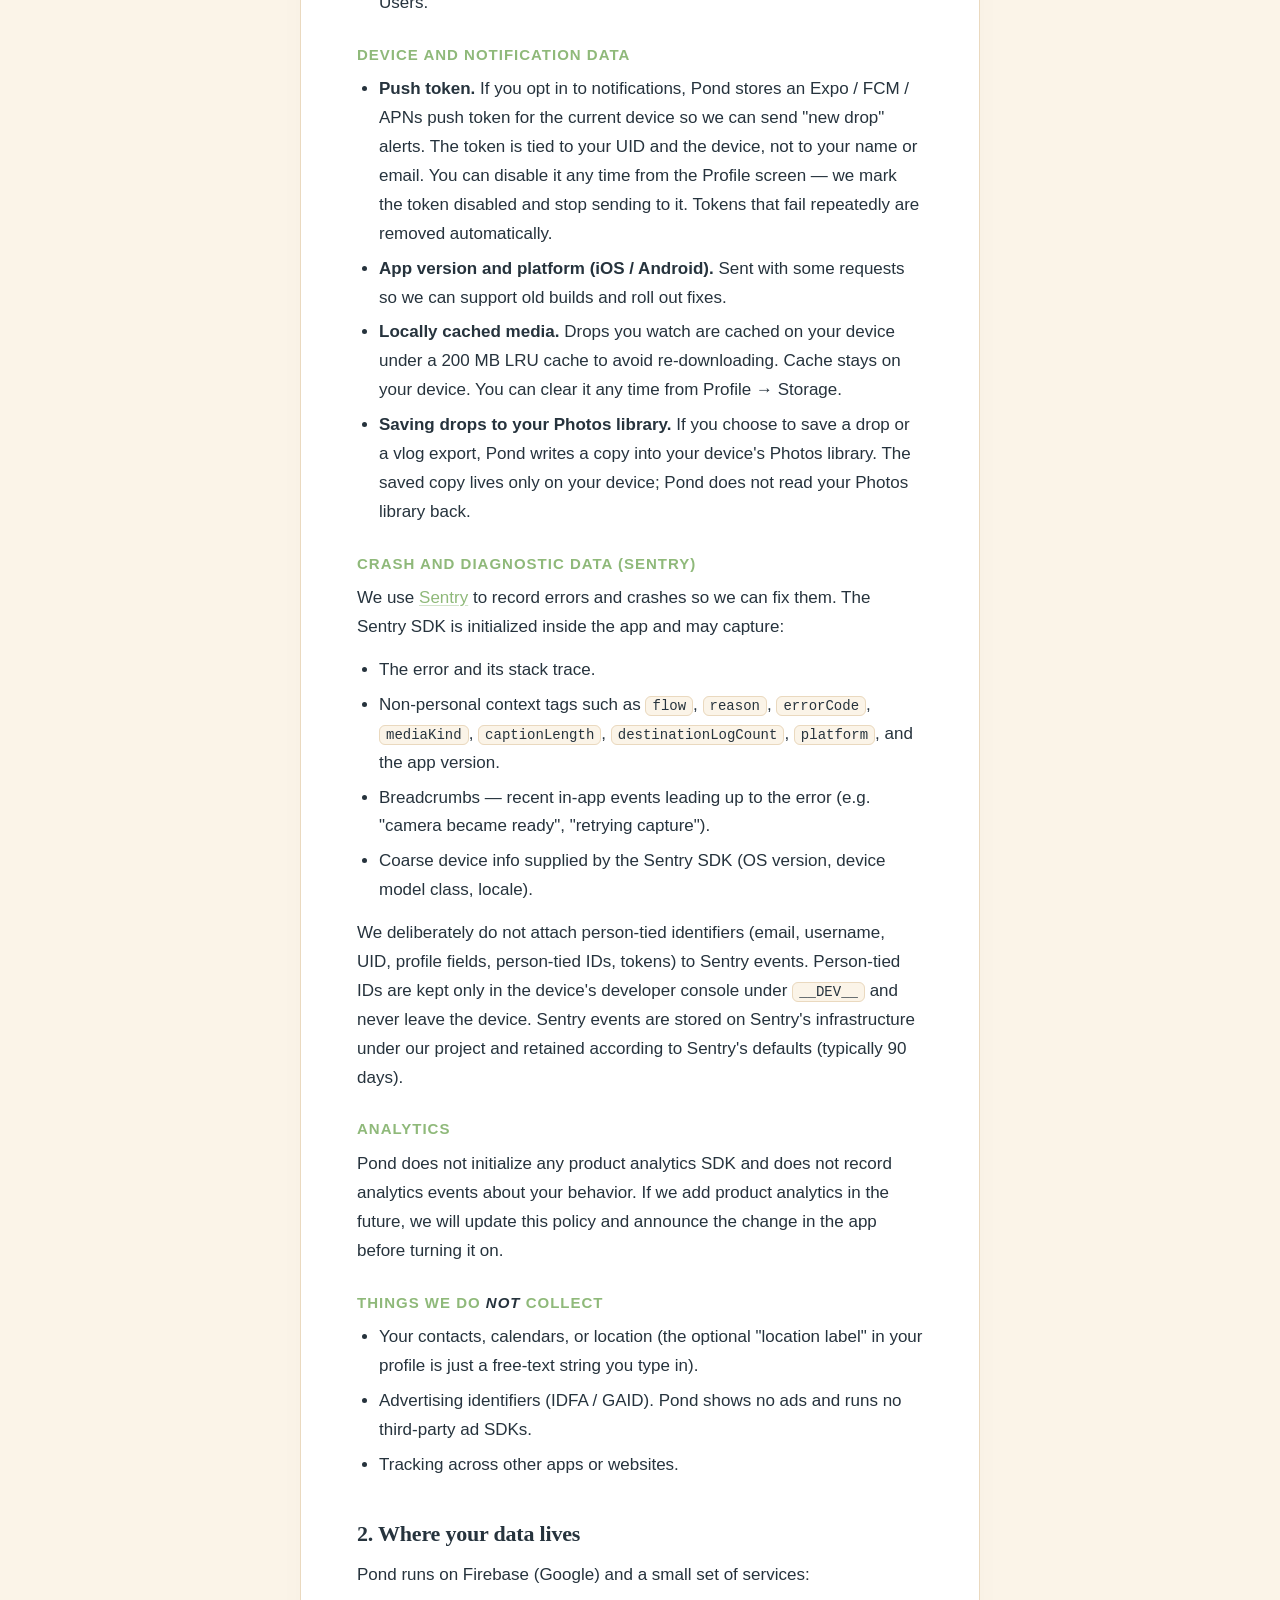
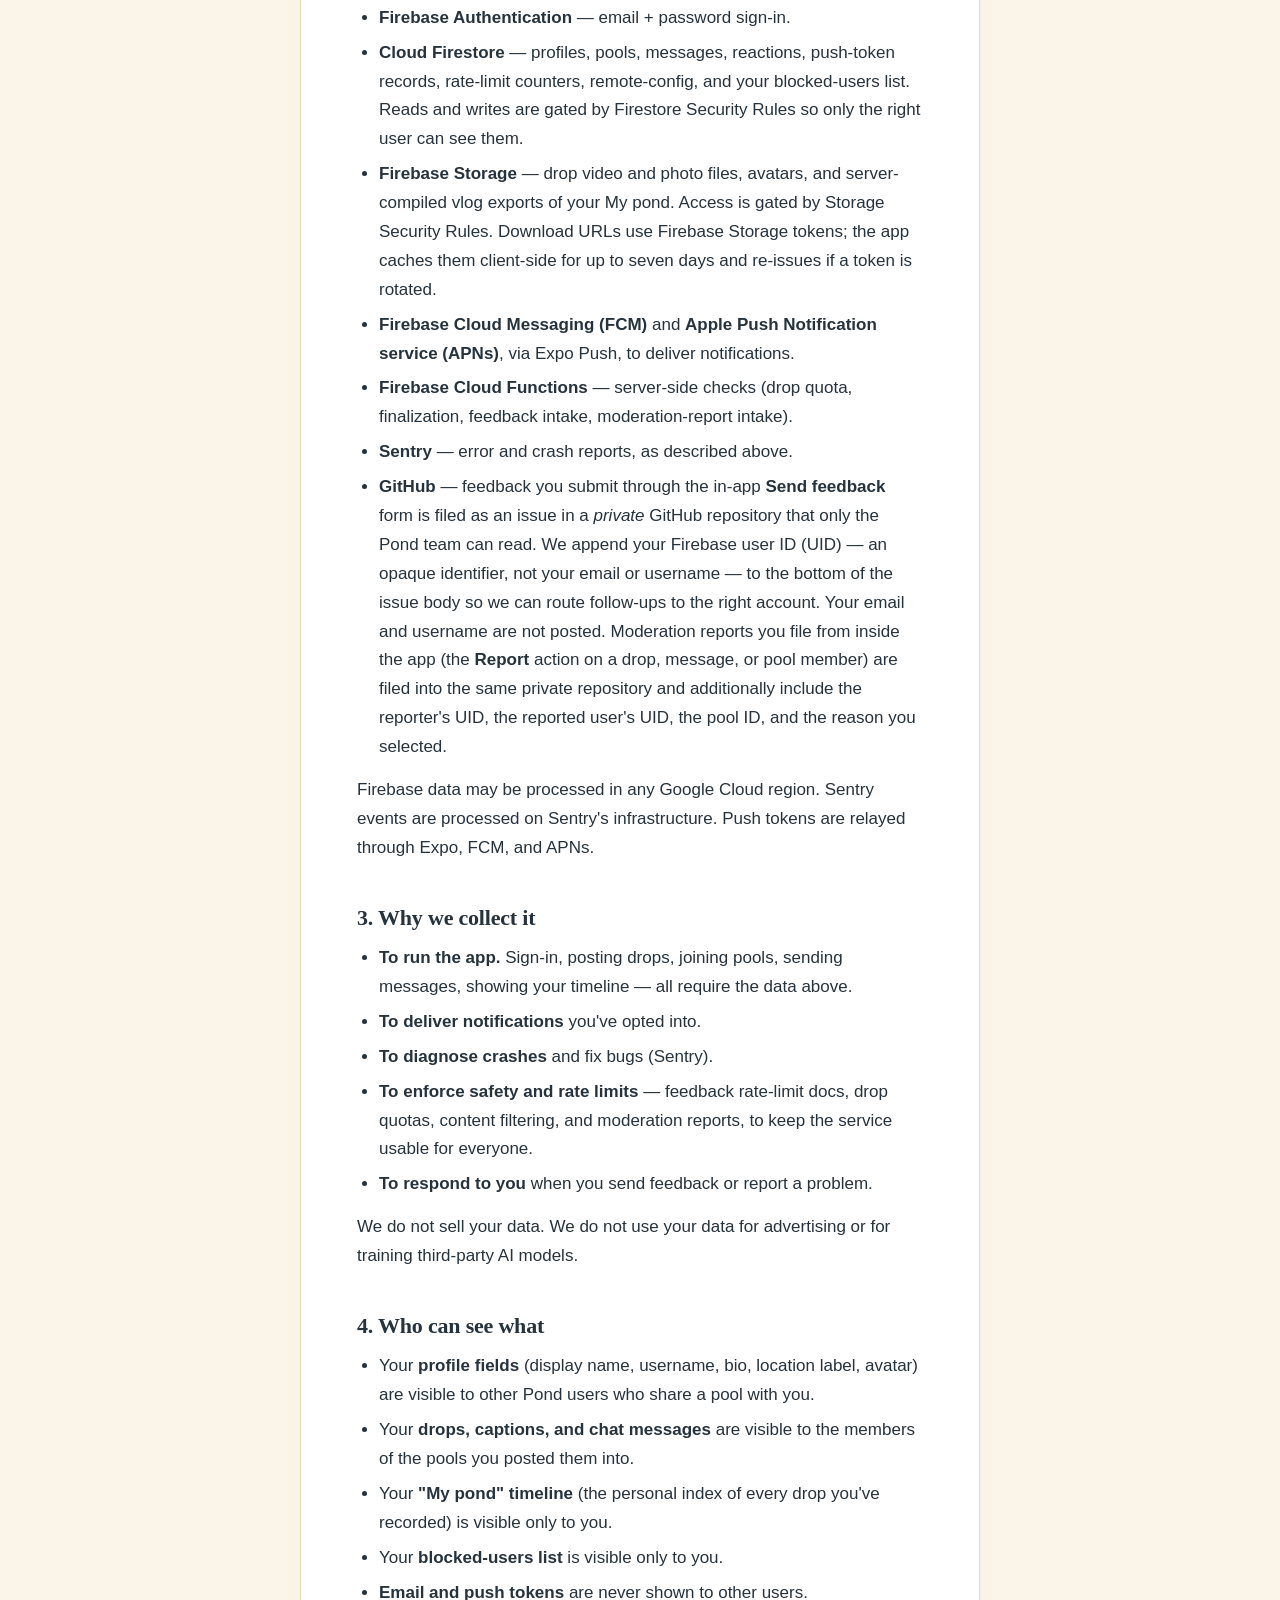
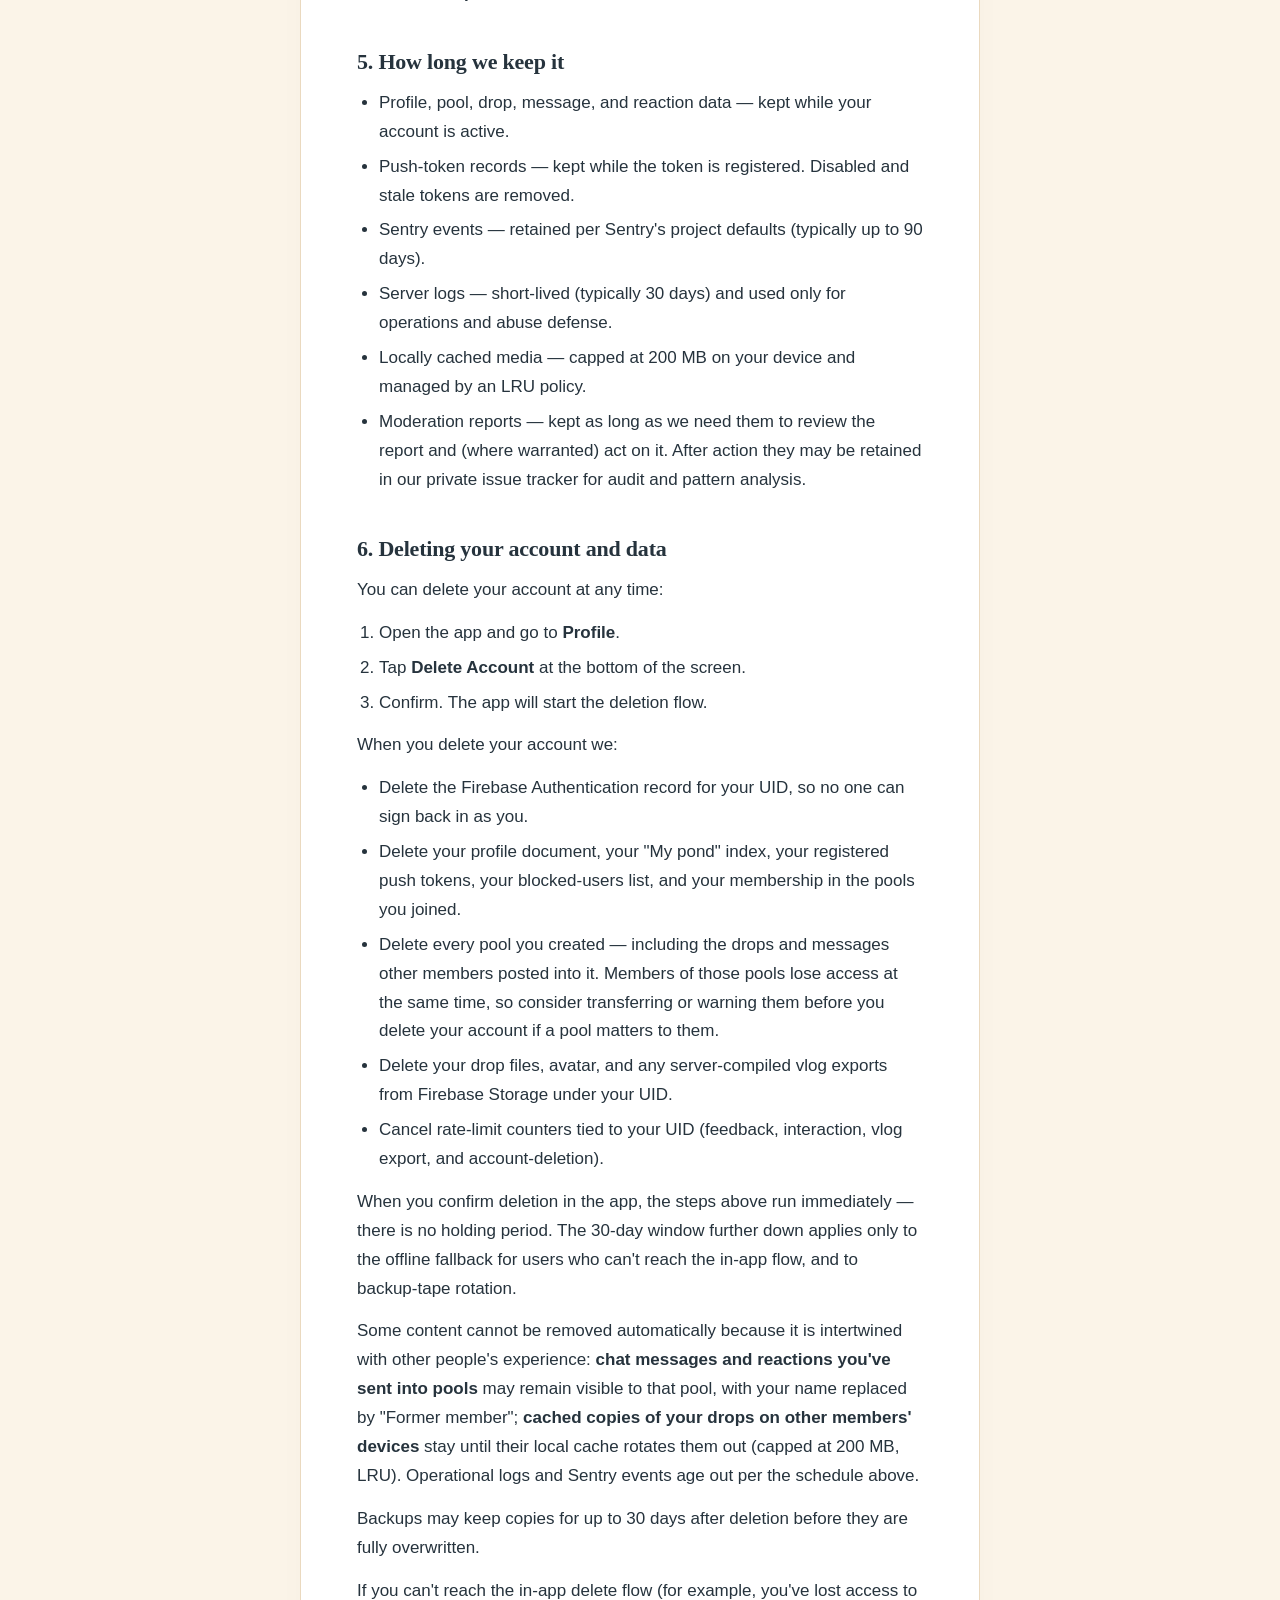
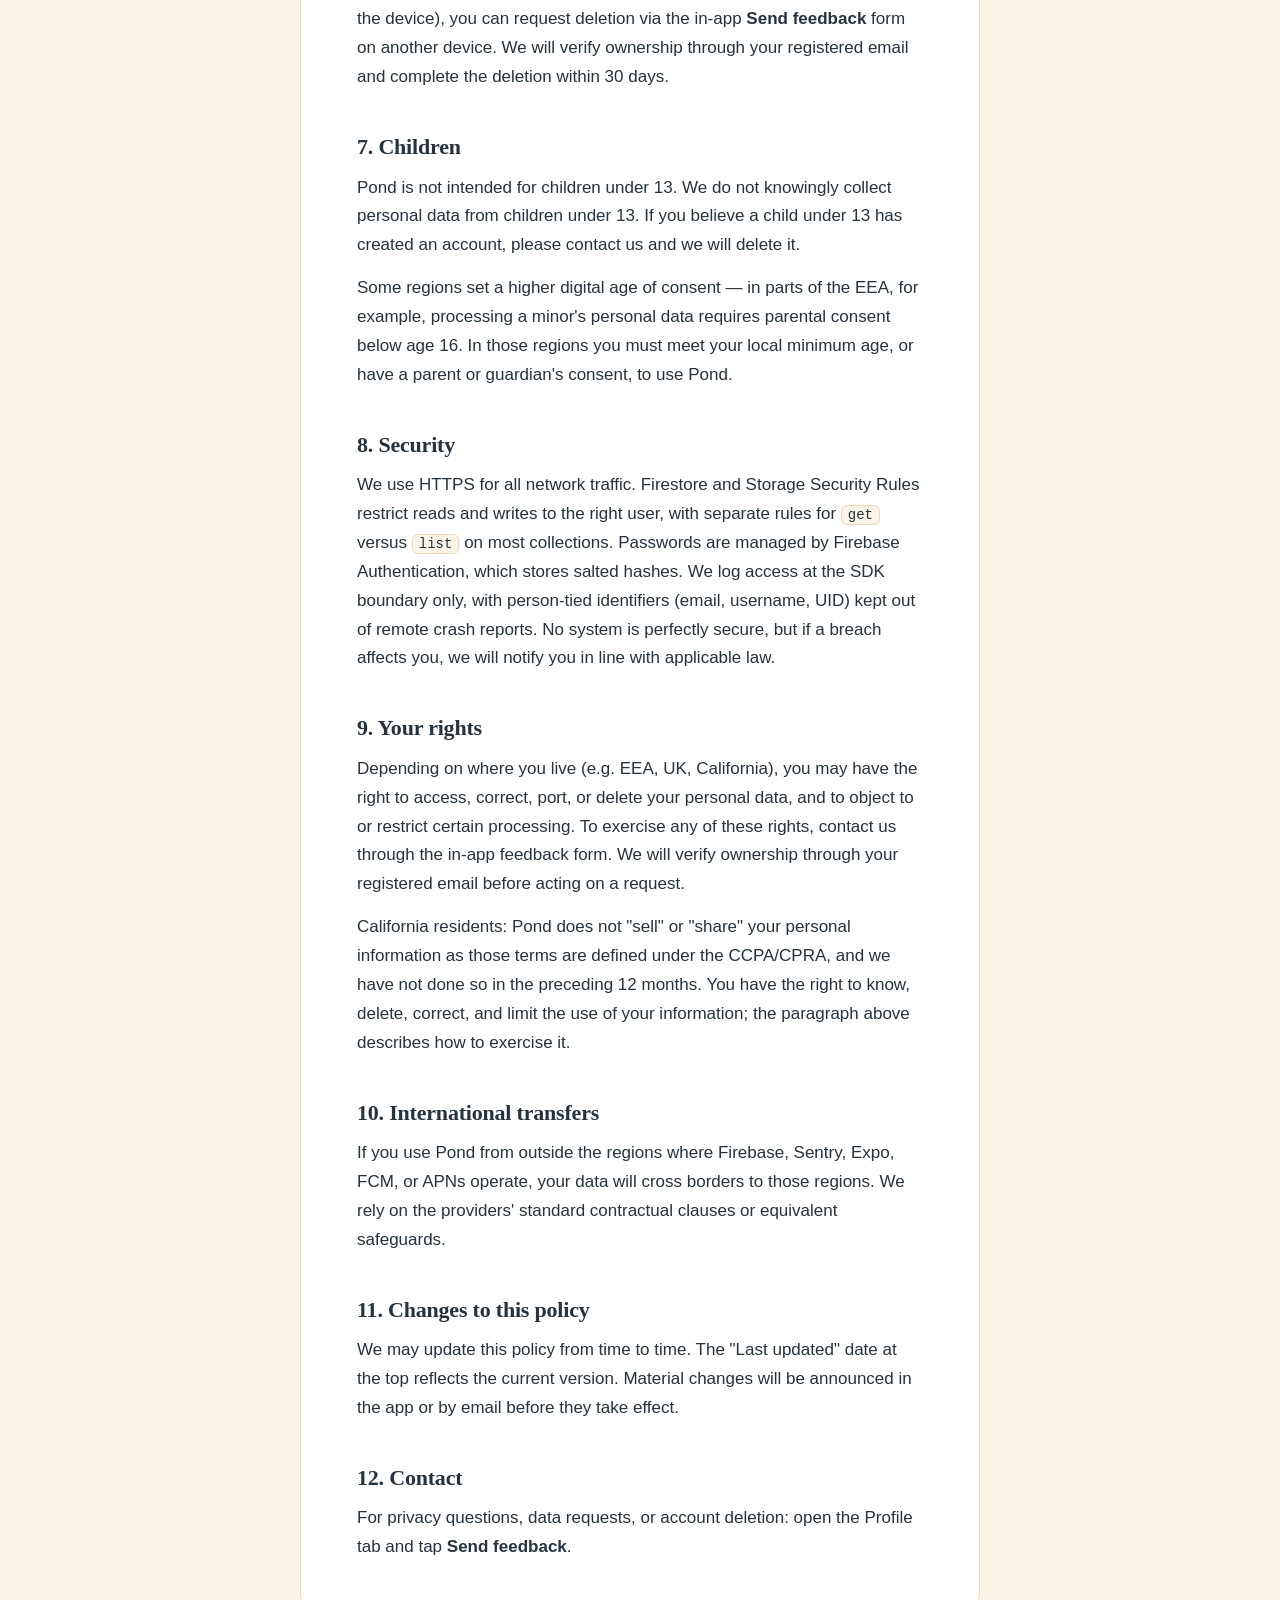
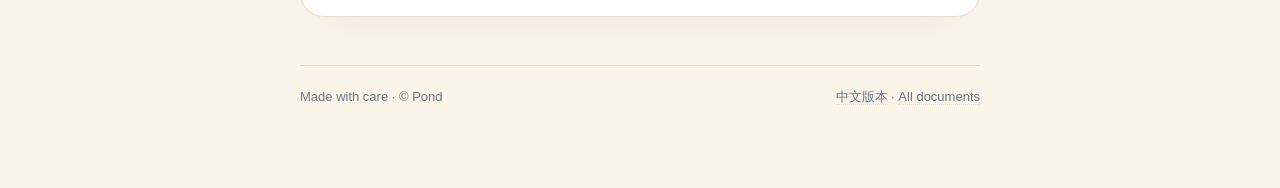
==== commit 738745be: "update" ====
--- a/docs/privacy.html
+++ b/docs/privacy.html
@@ -30,7 +30,7 @@
       <p class="kicker">What we collect, why, and how to delete it</p>
       <h1>Privacy policy</h1>
       <p class="subtitle">
-        <span>Last updated 13 May 2026</span>
+        <span>Last updated 14 May 2026</span>
         <span class="dot" aria-hidden="true"></span>
         <span class="lang-switch"><a href="./privacy.zh.html">中文版本</a></span>
       </p>
@@ -68,9 +68,15 @@
       <h3>Content you create</h3>
       <ul>
         <li>
-          <strong>Drops.</strong> Short videos and photos you record, plus
-          optional captions and a "muted" flag. Stored in Firebase Storage
-          under <code>clips/&lt;your-uid&gt;/</code>.
+          <strong>Drops.</strong> Short videos (with audio) and photos you
+          record using the in-app camera, or images you pick from your
+          device's photo library through the system picker. Recording uses
+          your <strong>camera</strong> and, for videos, your
+          <strong>microphone</strong> — both gated by the system permission
+          prompts at first use, and revocable at any time from your device
+          settings. Each drop has an optional caption and a "muted" flag
+          that hides audio during playback. Files are stored in Firebase
+          Storage under <code>clips/&lt;your-uid&gt;/</code>.
         </li>
         <li>
           <strong>Avatars.</strong> Profile photos you upload, stored in
@@ -90,6 +96,15 @@
           and writes it to Firebase Storage under
           <code>vlog-exports/&lt;your-uid&gt;/</code> so you can download or
           share it. Only you can read your own exports.
+        </li>
+        <li>
+          <strong>Moderation reports and blocks.</strong> When you tap
+          <strong>Report</strong> on a drop, message, or pool member, we
+          store the report you submitted (target, pool, and reason). When you
+          <strong>block</strong> another user, we store their UID under
+          <code>users/&lt;your-uid&gt;/blockedUsers/</code> so the app can
+          hide their content from you. You can review and unblock from
+          Profile → Blocked Users.
         </li>
       </ul>
 
@@ -113,6 +128,12 @@
           stays on your device. You can clear it any time from
           Profile → Storage.
         </li>
+        <li>
+          <strong>Saving drops to your Photos library.</strong> If you choose
+          to save a drop or a vlog export, Pond writes a copy into your
+          device's Photos library. The saved copy lives only on your device;
+          Pond does not read your Photos library back.
+        </li>
       </ul>
 
       <h3>Crash and diagnostic data (Sentry)</h3>
@@ -150,13 +171,10 @@
 
       <h3>Analytics</h3>
       <p>
-        Firebase Analytics is included as part of the Firebase SDK. Pond does
-        not currently use it to send custom analytics events; the only signals
-        that may be reported are the SDK's automatic events (e.g. first open,
-        session count) at the device level. We do not maintain any analytics
-        dashboards on user behavior. If we add product analytics in the
-        future, we will update this policy and announce the change in the app
-        before turning it on.
+        Pond does not initialize any product analytics SDK and does not
+        record analytics events about your behavior. If we add product
+        analytics in the future, we will update this policy and announce
+        the change in the app before turning it on.
       </p>
 
       <h3>Things we do <em>not</em> collect</h3>
@@ -180,9 +198,9 @@
         </li>
         <li>
           <strong>Cloud Firestore</strong> — profiles, pools, messages,
-          reactions, push-token records, rate-limit counters, remote-config.
-          Reads and writes are gated by Firestore Security Rules so only the
-          right user can see them.
+          reactions, push-token records, rate-limit counters, remote-config,
+          and your blocked-users list. Reads and writes are gated by
+          Firestore Security Rules so only the right user can see them.
         </li>
         <li>
           <strong>Firebase Storage</strong> — drop video and photo files,
@@ -198,7 +216,8 @@
         </li>
         <li>
           <strong>Firebase Cloud Functions</strong> — server-side checks
-          (drop quota, finalization, feedback intake).
+          (drop quota, finalization, feedback intake, moderation-report
+          intake).
         </li>
         <li>
           <strong>Sentry</strong> — error and crash reports, as described
@@ -206,12 +225,16 @@
         </li>
         <li>
           <strong>GitHub</strong> — feedback you submit through the in-app
-          form is filed as a public GitHub issue. The title and
-          body of your message are visible in that public repository, so
-          please don't include anything private. We append your Firebase
-          user ID (UID) — an opaque identifier, not your email or username —
-          to the bottom of the issue body so we can route follow-ups to the
-          right account. Your email and username are not posted.
+          <strong>Send feedback</strong> form is filed as an issue in a
+          <em>private</em> GitHub repository that only the Pond team can
+          read. We append your Firebase user ID (UID) — an opaque identifier,
+          not your email or username — to the bottom of the issue body so we
+          can route follow-ups to the right account. Your email and username
+          are not posted. Moderation reports you file from inside the app
+          (the <strong>Report</strong> action on a drop, message, or pool
+          member) are filed into the same private repository and additionally
+          include the reporter's UID, the reported user's UID, the pool ID,
+          and the reason you selected.
         </li>
       </ul>
       <p>
@@ -235,8 +258,8 @@
         </li>
         <li>
           <strong>To enforce safety and rate limits</strong> — feedback
-          rate-limit docs, drop quotas, etc., to keep the service usable for
-          everyone.
+          rate-limit docs, drop quotas, content filtering, and moderation
+          reports, to keep the service usable for everyone.
         </li>
         <li>
           <strong>To respond to you</strong> when you send feedback or report
@@ -264,6 +287,9 @@
           every drop you've recorded) is visible only to you.
         </li>
         <li>
+          Your <strong>blocked-users list</strong> is visible only to you.
+        </li>
+        <li>
           <strong>Email and push tokens</strong> are never shown to other
           users.
         </li>
@@ -290,6 +316,12 @@
         <li>
           Locally cached media — capped at 200 MB on your device and managed
           by an LRU policy.
+        </li>
+        <li>
+          Moderation reports — kept as long as we need them to review the
+          report and (where warranted) act on it. After action they may be
+          retained in our private issue tracker for audit and pattern
+          analysis.
         </li>
       </ul>
 
@@ -314,7 +346,8 @@
         </li>
         <li>
           Delete your profile document, your "My pond" index, your registered
-          push tokens, and your membership in the pools you joined.
+          push tokens, your blocked-users list, and your membership in the
+          pools you joined.
         </li>
         <li>
           Delete every pool you created — including the drops and messages
@@ -331,6 +364,12 @@
           vlog export, and account-deletion).
         </li>
       </ul>
+      <p>
+        When you confirm deletion in the app, the steps above run
+        immediately — there is no holding period. The 30-day window further
+        down applies only to the offline fallback for users who can't reach
+        the in-app flow, and to backup-tape rotation.
+      </p>
       <p>
         Some content cannot be removed automatically because it is intertwined
         with other people's experience: <strong>chat messages and reactions
@@ -358,6 +397,13 @@
         collect personal data from children under 13. If you believe a child
         under 13 has created an account, please contact us and we will
         delete it.
+      </p>
+      <p>
+        Some regions set a higher digital age of consent — in parts of the
+        EEA, for example, processing a minor's personal data requires
+        parental consent below age 16. In those regions you must meet your
+        local minimum age, or have a parent or guardian's consent, to use
+        Pond.
       </p>
 
       <h2>8. Security</h2>
@@ -380,6 +426,13 @@
         rights, contact us through the in-app feedback form. We will verify
         ownership through your registered email
         before acting on a request.
+      </p>
+      <p>
+        California residents: Pond does not "sell" or "share" your personal
+        information as those terms are defined under the CCPA/CPRA, and we
+        have not done so in the preceding 12 months. You have the right to
+        know, delete, correct, and limit the use of your information; the
+        paragraph above describes how to exercise it.
       </p>
 
       <h2>10. International transfers</h2>
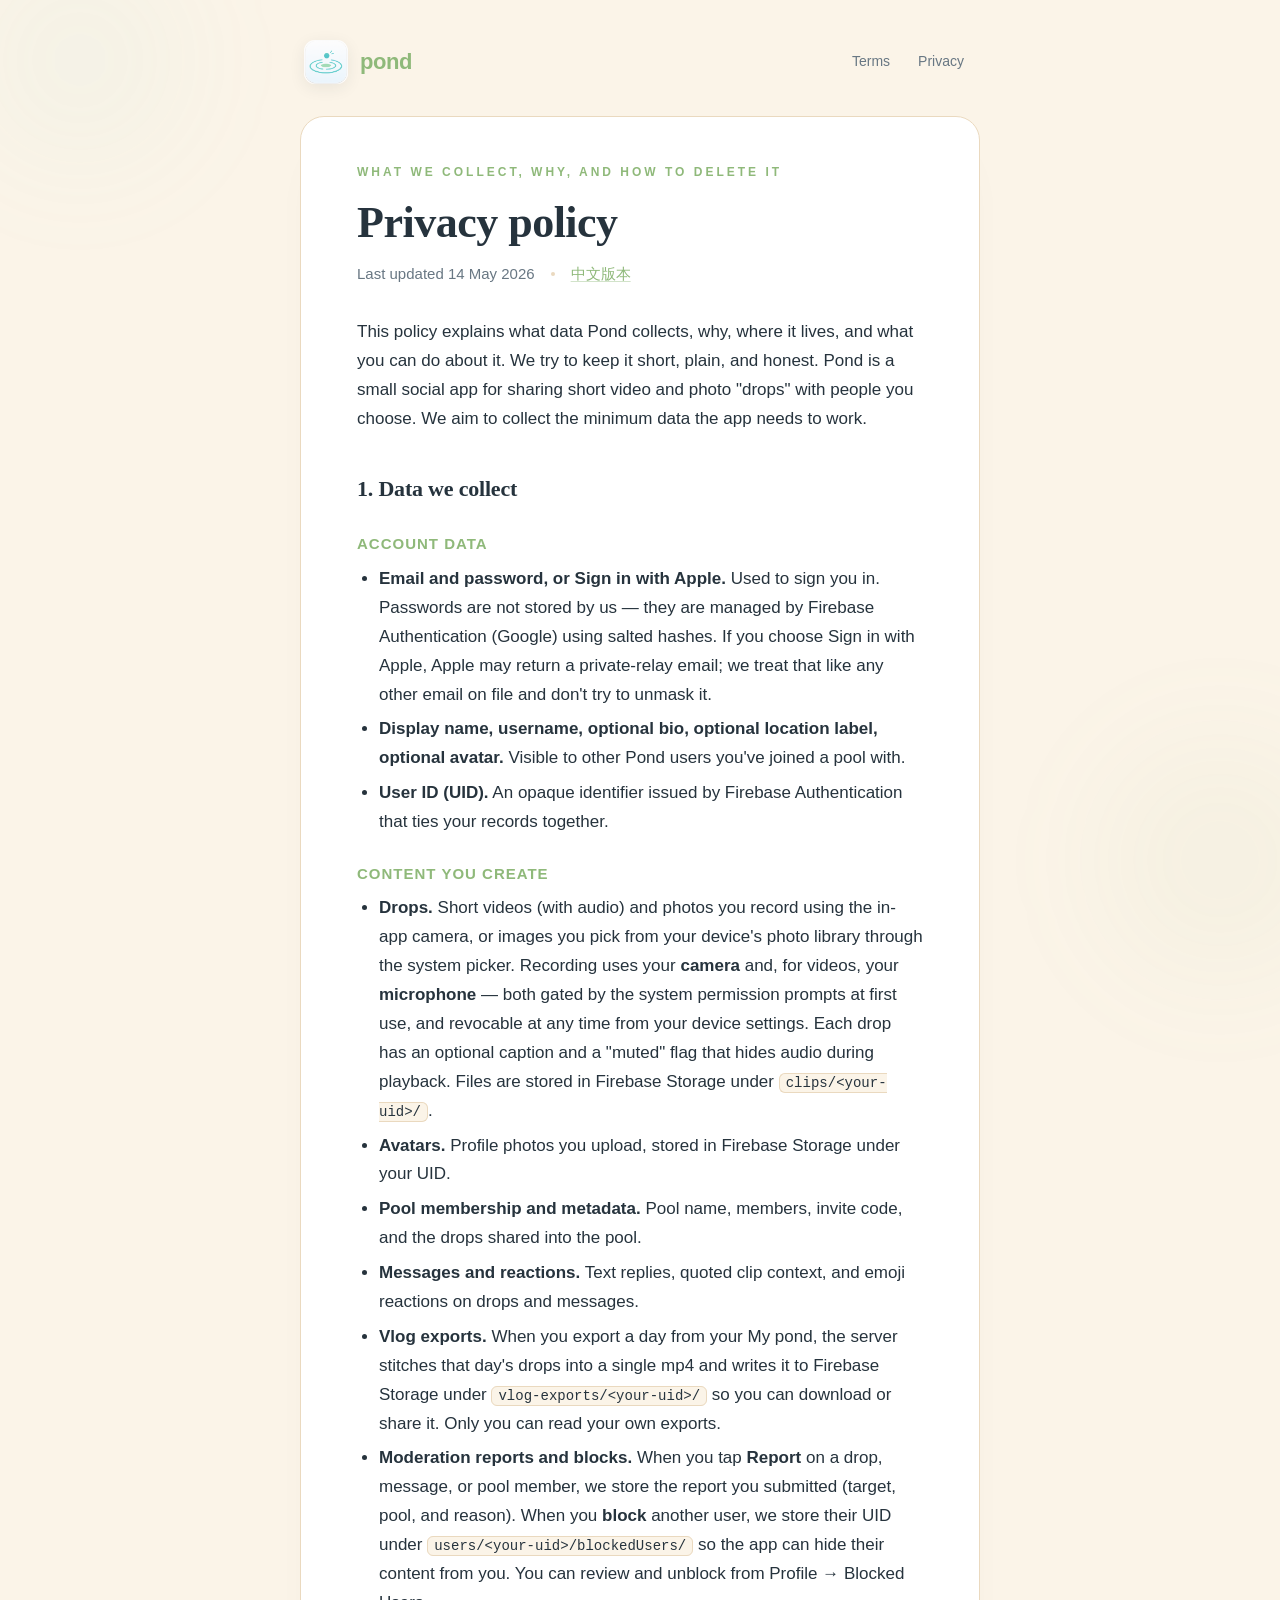
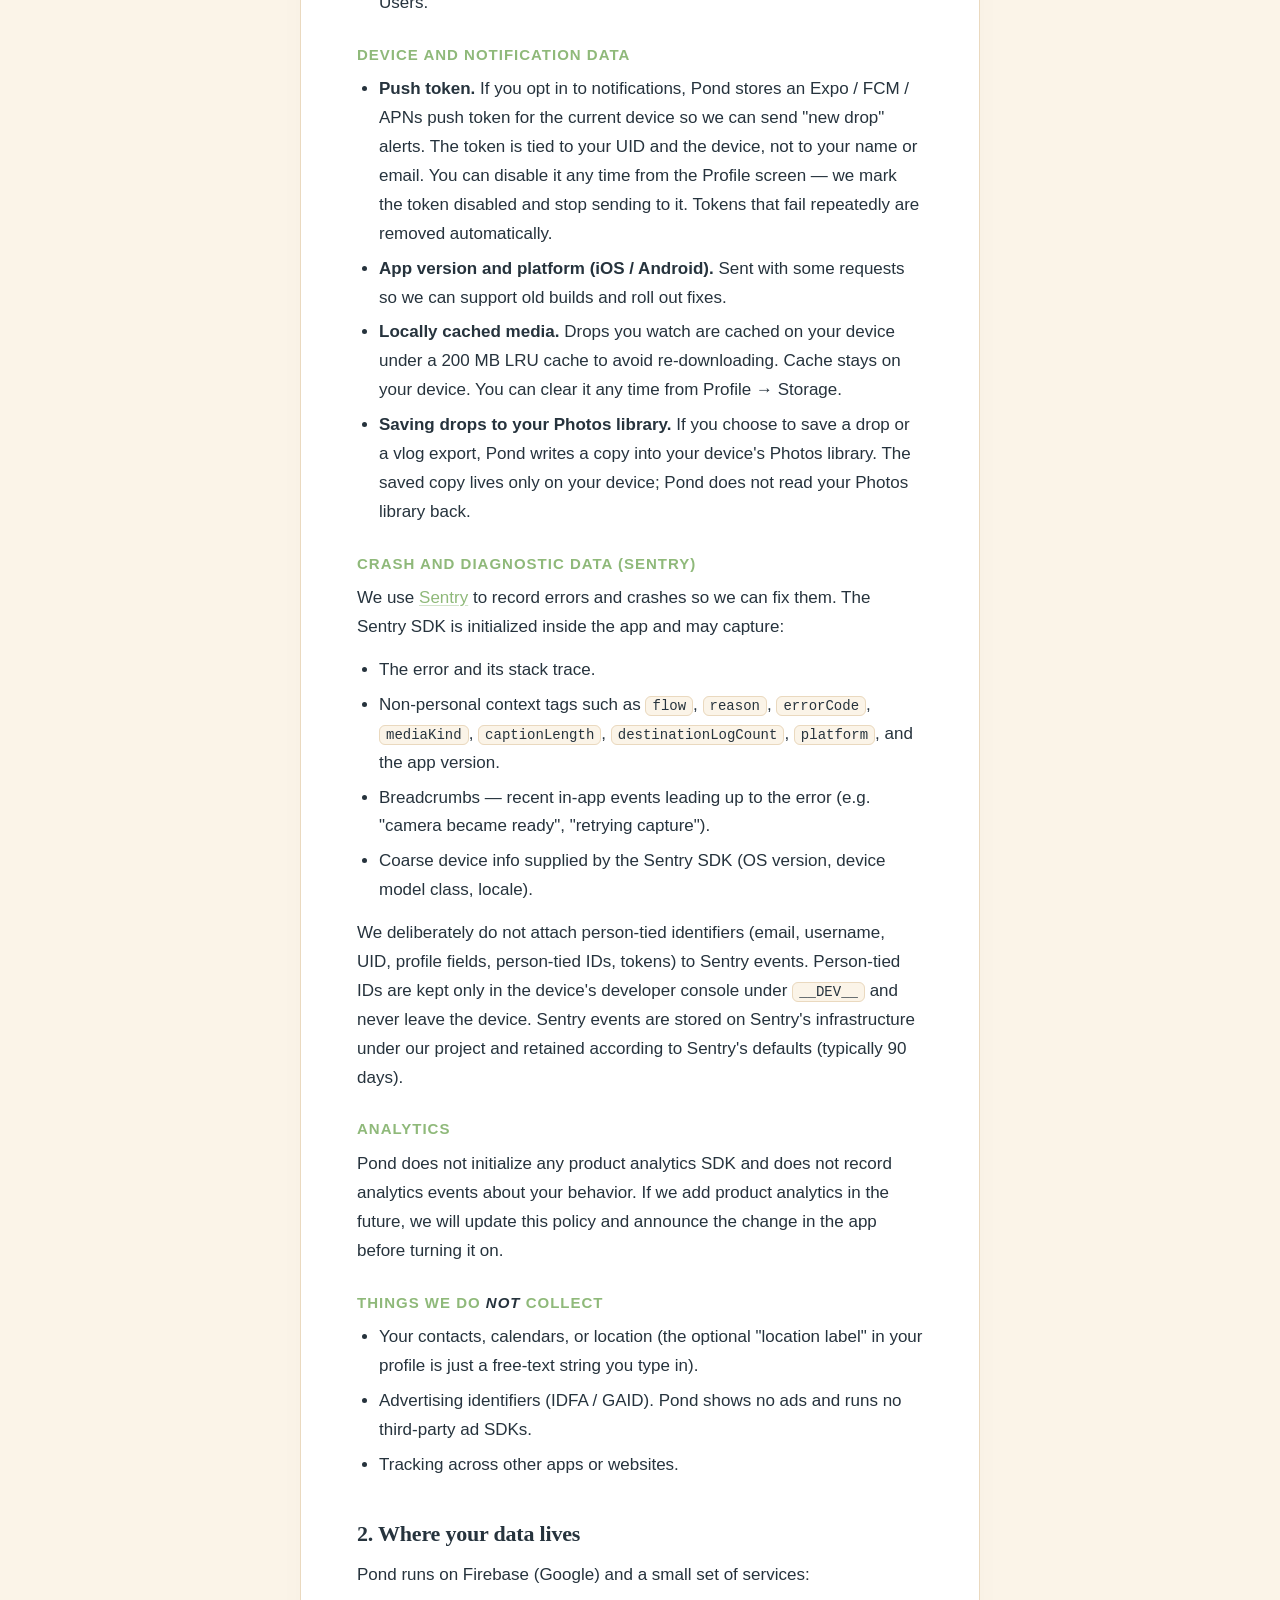
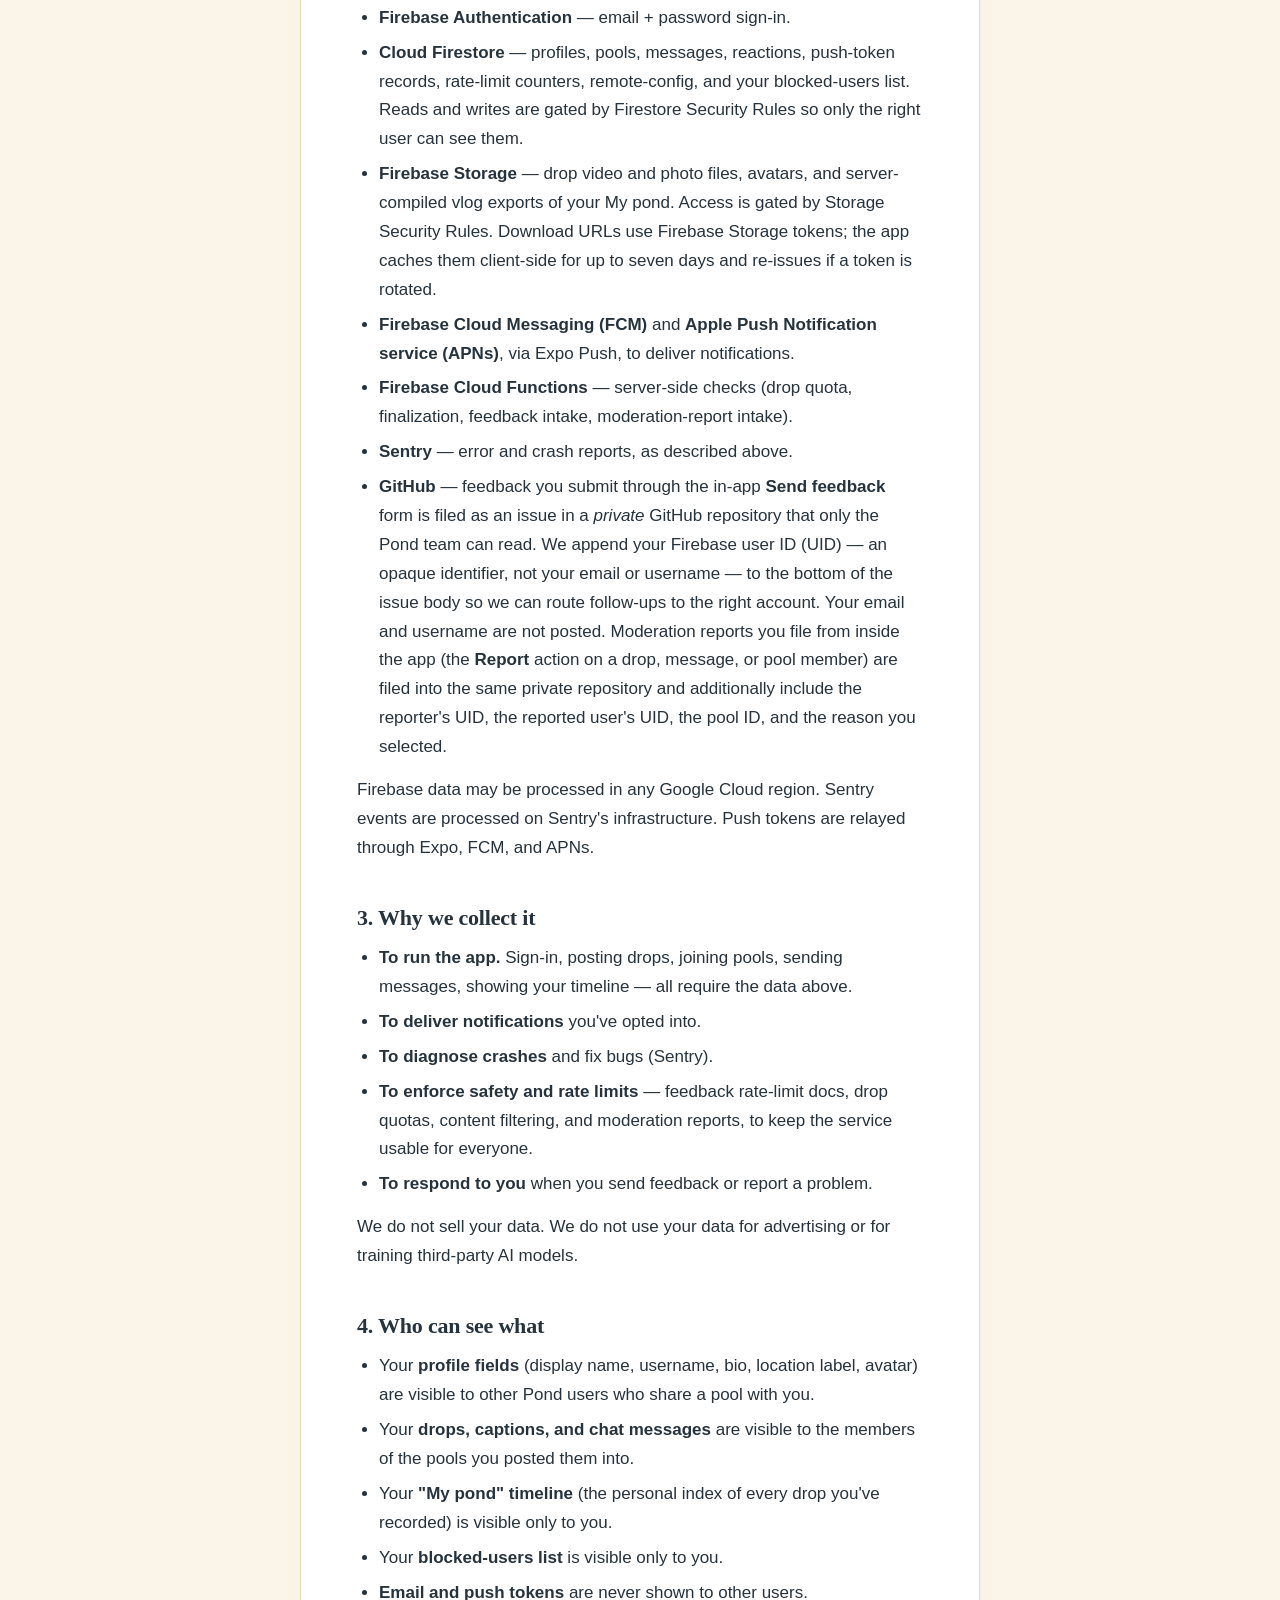
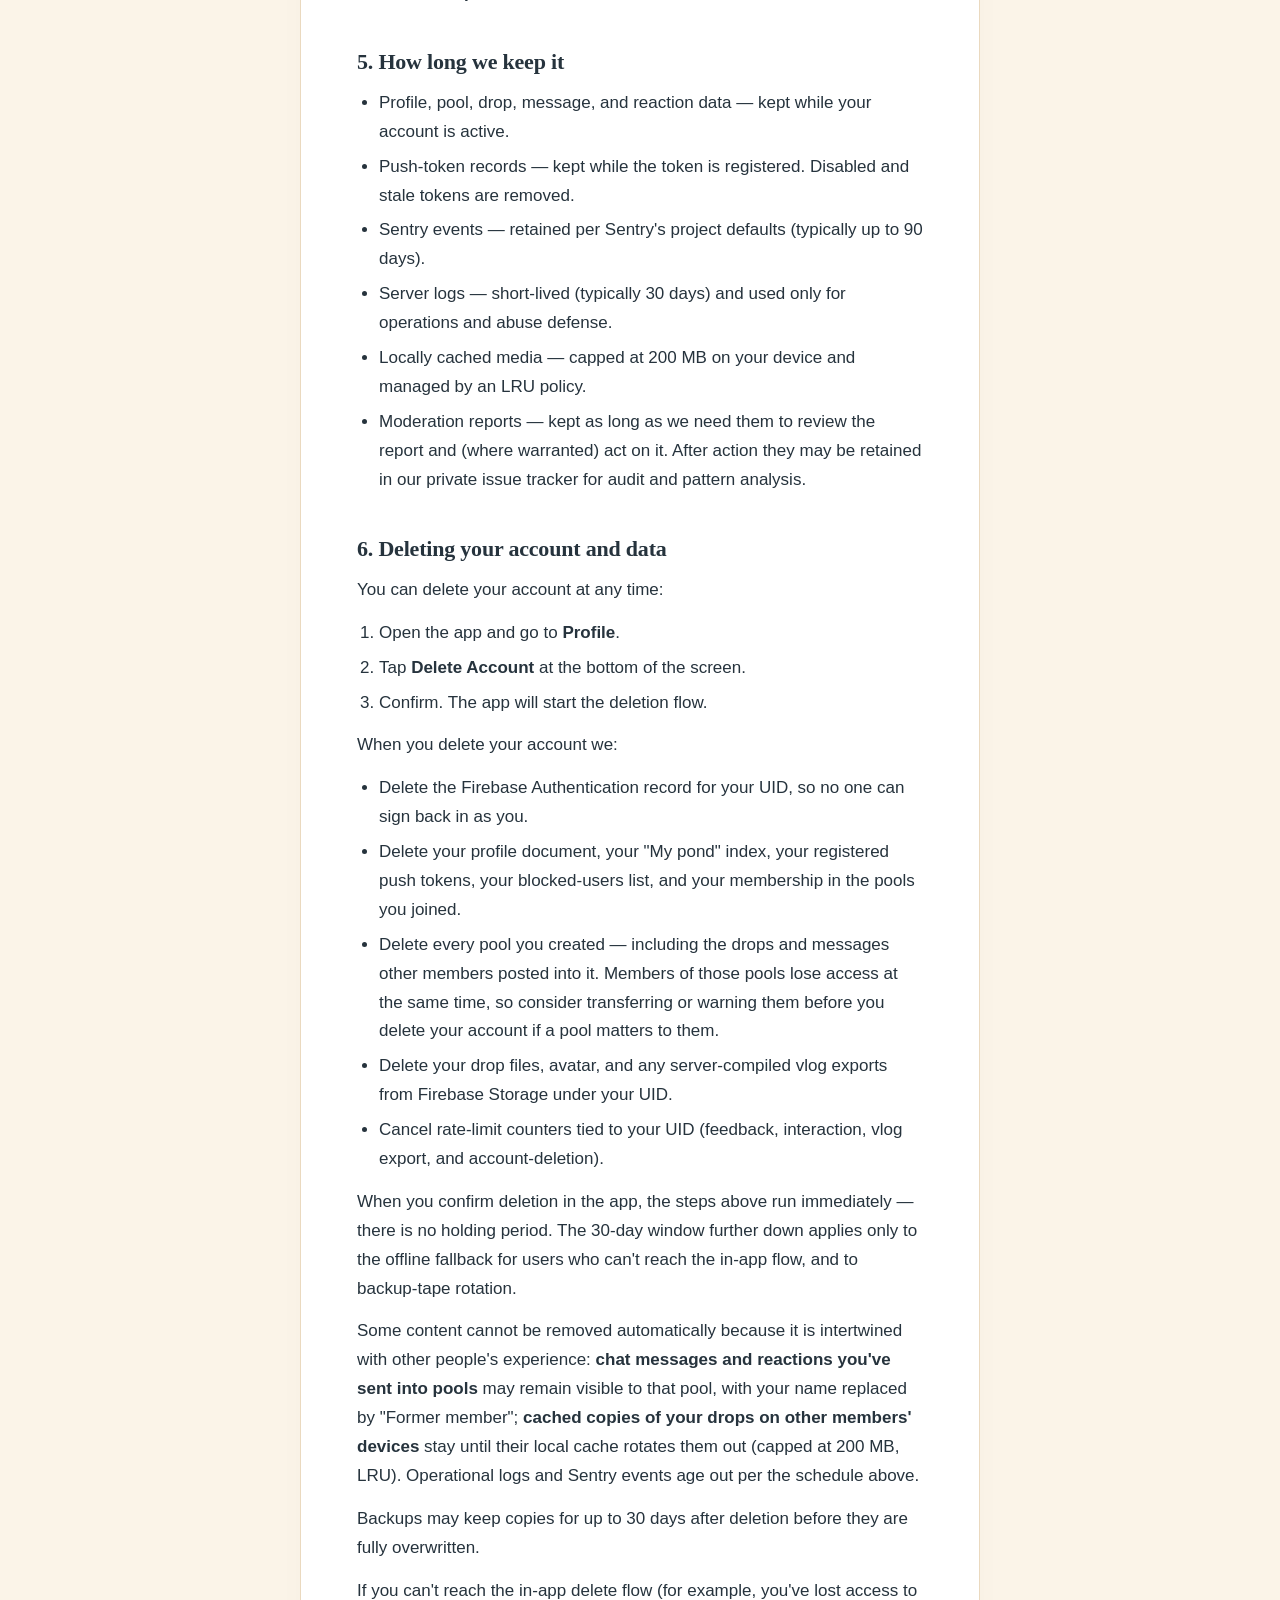
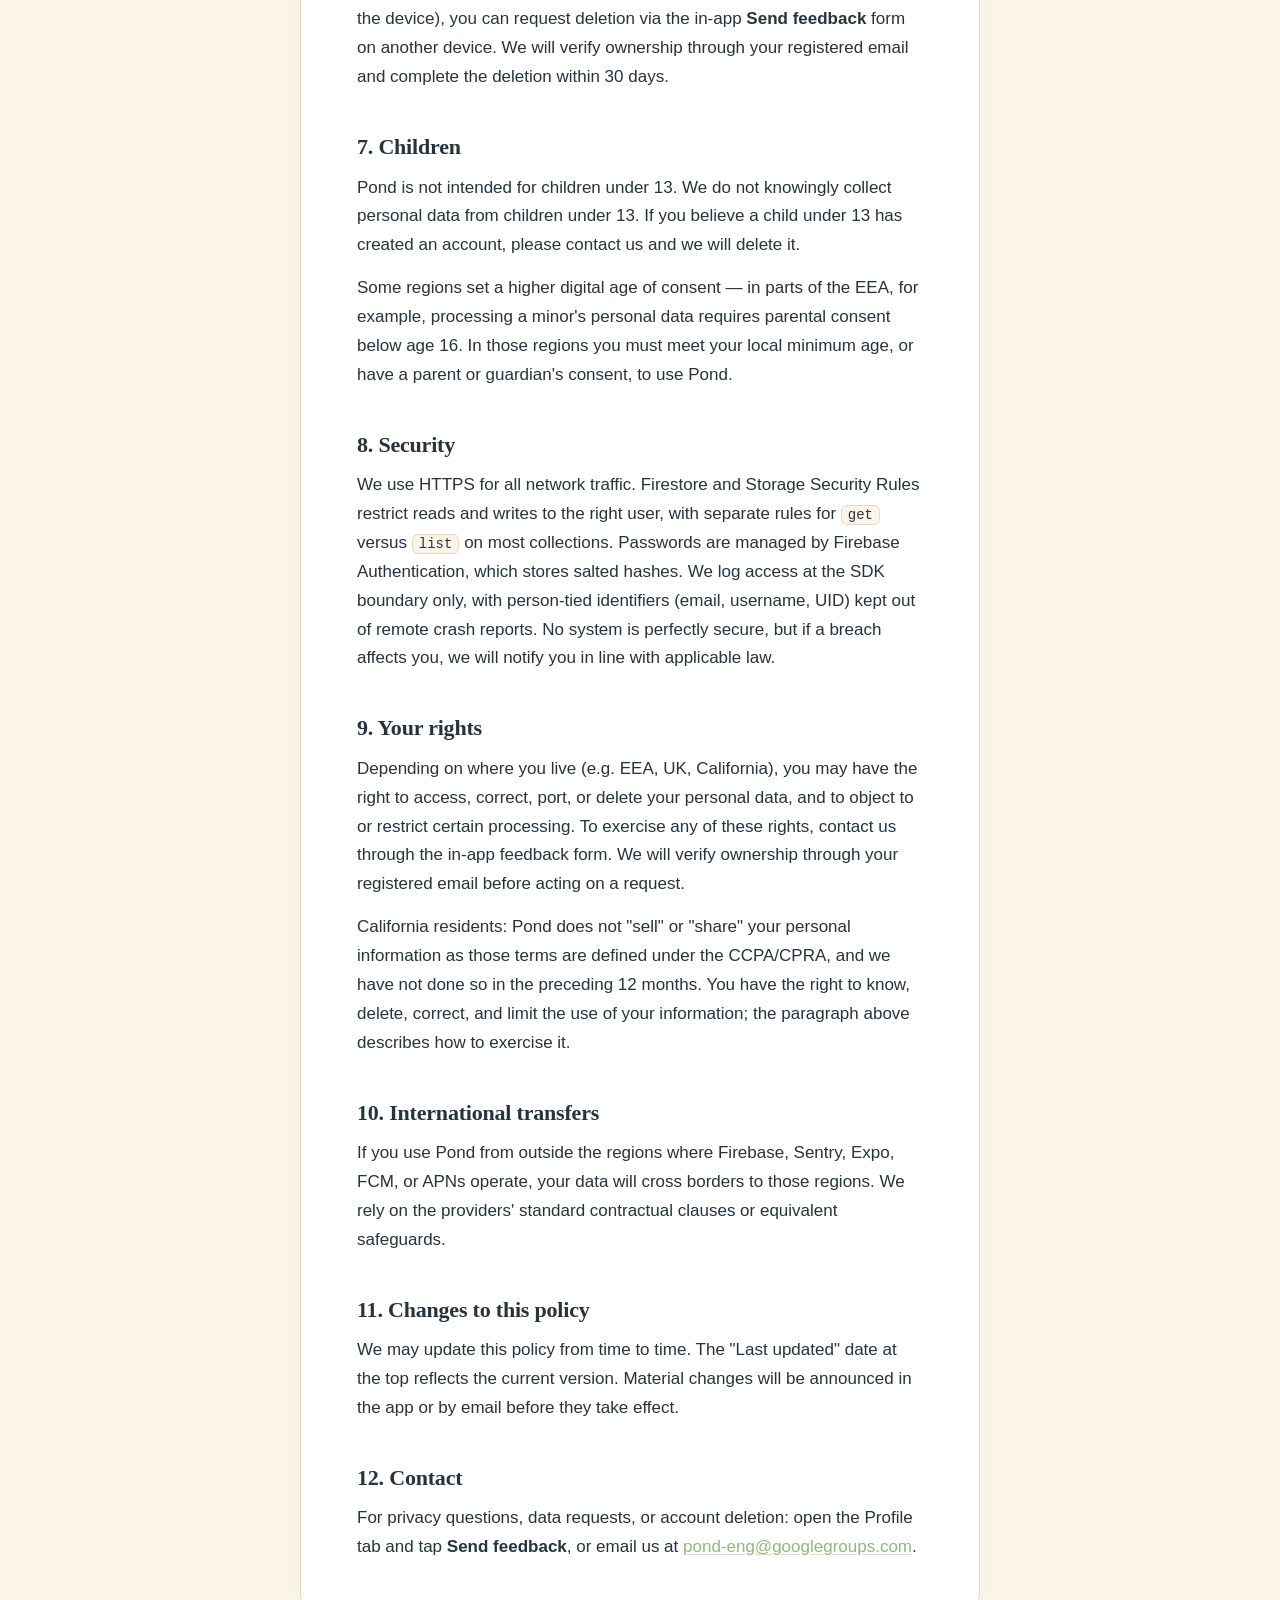
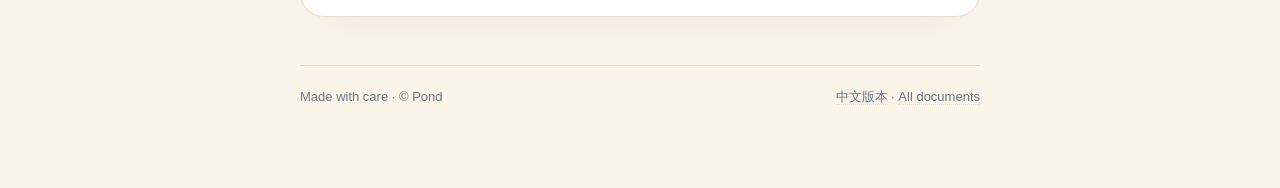
==== commit 25a16101: "update" ====
--- a/docs/privacy.html
+++ b/docs/privacy.html
@@ -453,7 +453,8 @@
       <h2>12. Contact</h2>
       <p>
         For privacy questions, data requests, or account deletion: open the
-        Profile tab and tap <strong>Send feedback</strong>.
+        Profile tab and tap <strong>Send feedback</strong>, or email us at
+        <a href="mailto:pond-eng@googlegroups.com">pond-eng@googlegroups.com</a>.
       </p>
 
       </article>
